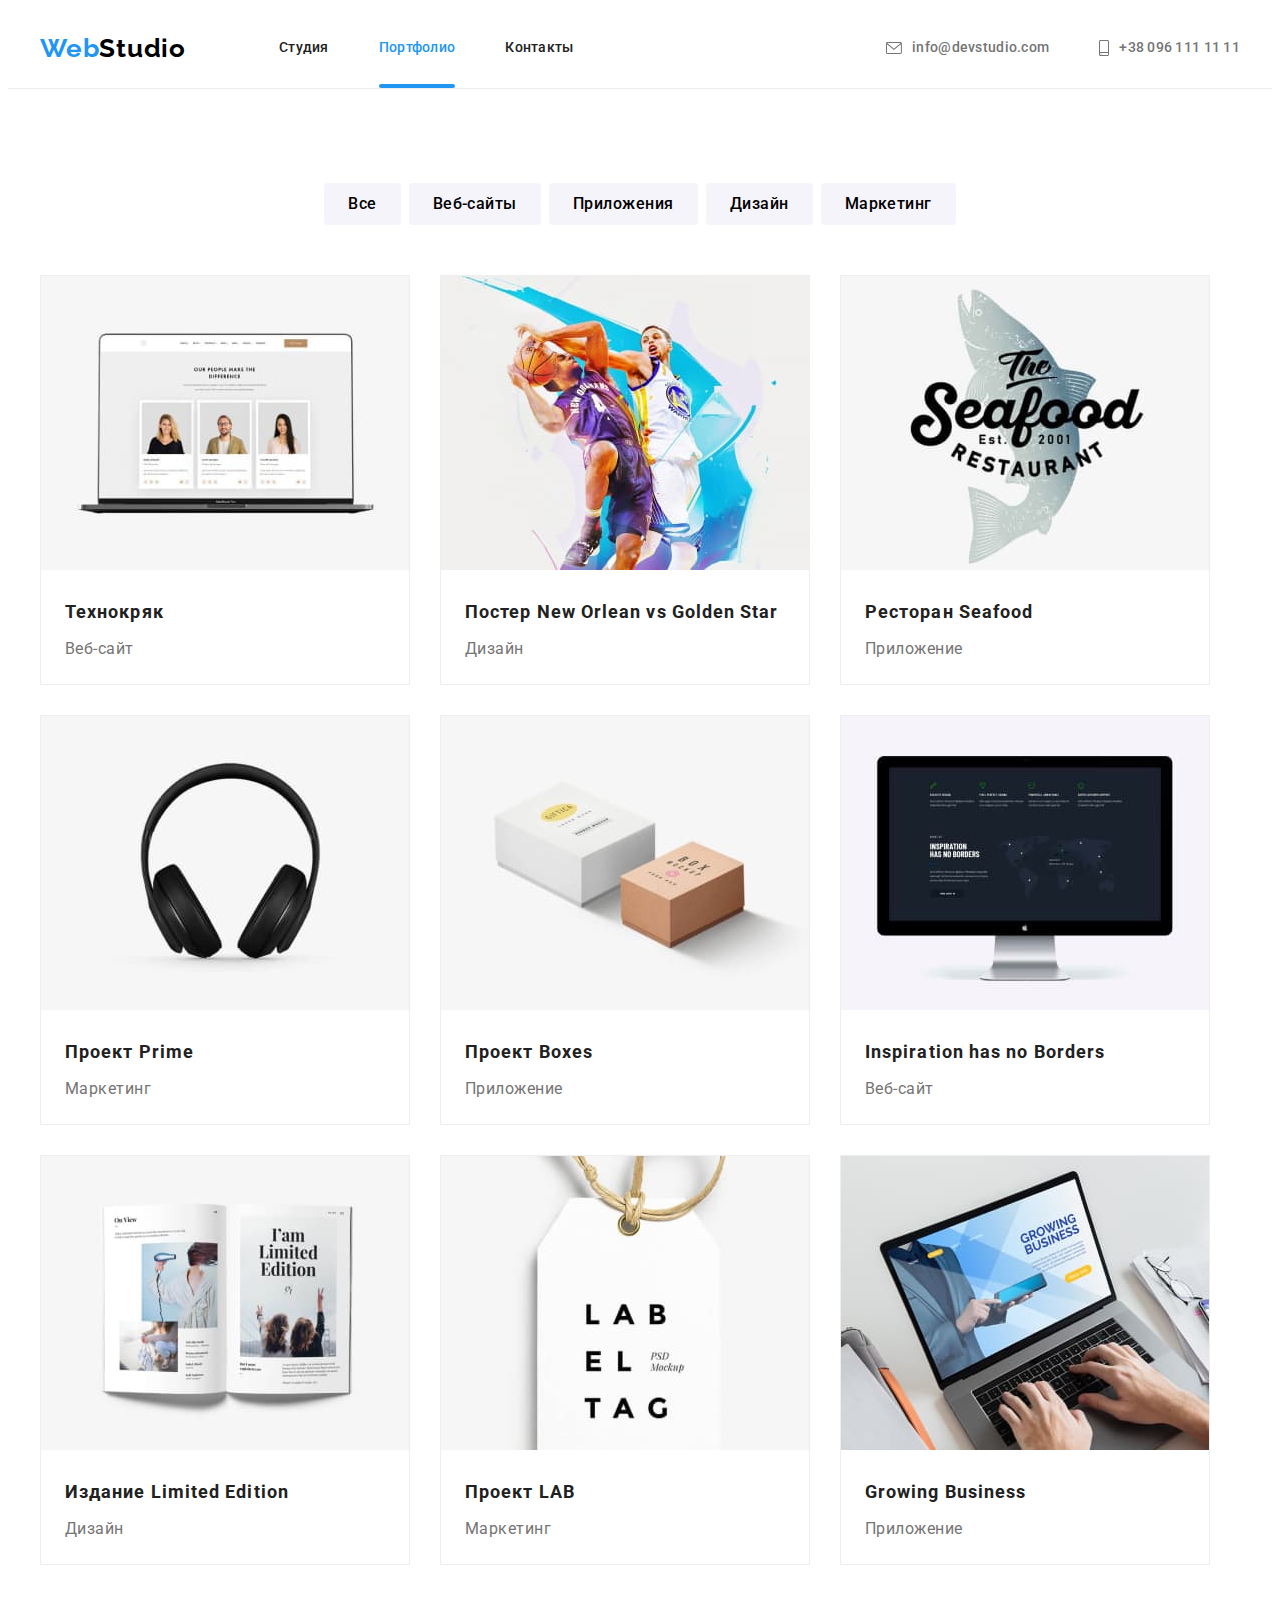
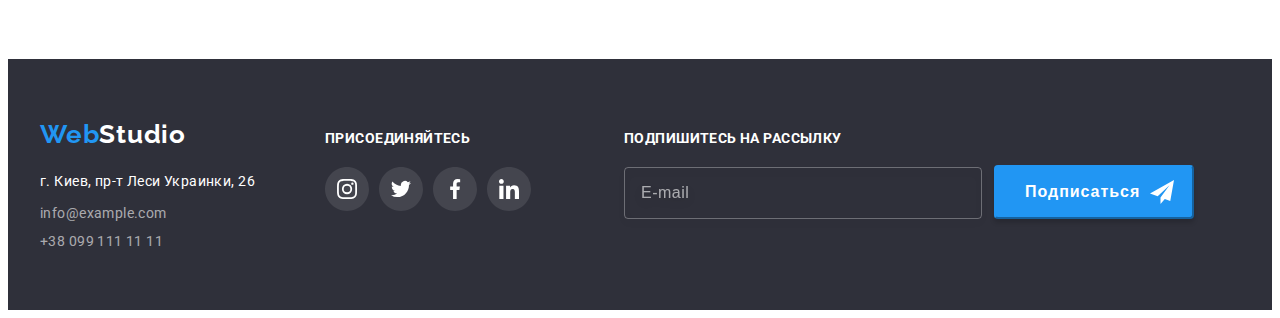
==== portfolio.html @ 21135331 "Initial commit" ====
<!DOCTYPE html>
<html lang="ru">
  <head>
    <meta charset="UTF-8" />
    <meta http-equiv="X-UA-Compatible" content="IE=edge" />
    <meta name="viewport" content="width=device-width, initial-scale=1.0" />
    <title>Portfolio</title>
    <link rel="preconnect" href="https://fonts.googleapis.com" />
    <link rel="preconnect" href="https://fonts.gstatic.com" crossorigin />
    <link
      href="https://fonts.googleapis.com/css2?family=Raleway:wght@700&family=Roboto:wght@400;500;700;900&display=swap"
      rel="stylesheet"
    />
    <link
      rel="stylesheet"
      href="https://cdnjs.cloudflare.com/ajax/libs/modern-normalize/1.1.0/modern-normalize.min.css"
      integrity="sha512-wpPYUAdjBVSE4KJnH1VR1HeZfpl1ub8YT/NKx4PuQ5NmX2tKuGu6U/JRp5y+Y8XG2tV+wKQpNHVUX03MfMFn9Q=="
      crossorigin="anonymous"
      referrerpolicy="no-referrer"
    />
    <link rel="stylesheet" href="./css/styles.css" />
  </head>
  <body>
    <!-- ################# HEADER ############## -->
    <header class="header">
      <div class="header-line container">
        <nav class="head">
          <a class="link link-logo" href="./index.html" lang="en"
            ><span class="accent">Web</span>Studio</a
          >
          <ul class="list header-list">
            <li class="item"><a class="link menu-link" href="./index.html">Студия</a></li>
            <li class="item"><a class="link menu-link active" href="">Портфолио</a></li>
            <li class="item"><a class="link menu-link" href="">Контакты</a></li>
          </ul>
        </nav>
        <ul class="list header-list header-info">
          <li class="item icon-address">
            <a class="link contact-link" href="mailto:info@devstudio.com"
              ><svg class="icon" width="16" height="12">
                <use href="./images/icon/icons.svg#mail"></use>
              </svg>
              info@devstudio.com</a
            >
          </li>
          <li class="item icon-address">
            <a class="link contact-link" href="tel:+380961111111"
              ><svg class="icon" width="10" height="16">
                <use href="./images/icon/icons.svg#phone"></use></svg
              >+38 096 111 11 11</a
            >
          </li>
        </ul>
      </div>
    </header>
    <main>
      <!-- ################# PORTFOLIO ############## -->
      <section class="section">
        <div class="container">
          <h1 class="hidden">Скрытый заголовок</h1>
          <ul class="list list-btn">
            <li class="item"><button class="portfolio-btn" type="button">Все</button></li>
            <li class="item"><button class="portfolio-btn" type="button">Веб-сайты</button></li>
            <li class="item"><button class="portfolio-btn" type="button">Приложения</button></li>
            <li class="item"><button class="portfolio-btn" type="button">Дизайн</button></li>
            <li class="item"><button class="portfolio-btn" type="button">Маркетинг</button></li>
          </ul>
          <ul class="list card-list">
            <li class="portfolio-card">
              <div class="card-overlay">
                <img
                class="portfolio-icon"
                src="./images/portfolio/laptop.jpg"
                alt="laptop"
                width="370"
                height="294"
              />
              <p class="card-text">
                Ресурс предлагает комплексные предложения с разным уровнем функционала и сервисов.
                Все это позволит посетителю получить исчерпывающие сведения о компании или частном
                лице.
              </p>
              </div>
              <div class="portfolio-card-info">
                <h2 class="portfolio-title">Технокряк</h2>
                <p class="portfolio-item">Веб-сайт</p>
              </div>
            </li>
            <li class="portfolio-card">
              <div class="card-overlay">
                <img
                class="portfolio-icon"
                src="./images/portfolio/basketball-player.jpg"
                alt="basketball-player"
                width="370"
                height="294"
              />
              <p class="card-text">
                Ресурс предлагает комплексные предложения с разным уровнем функционала и сервисов.
                Все это позволит посетителю получить исчерпывающие сведения о компании или частном
                лице.
              </p>
              </div>
              <div class="portfolio-card-info">
                <h2 class="portfolio-title" lang="en">Постер New Orlean vs Golden Star</h2>
                <p class="portfolio-item">Дизайн</p>
              </div>
            </li>
            <li class="portfolio-card">
              <div class="card-overlay">
                <img
                class="portfolio-icon"
                src="./images/portfolio/seafood.jpg"
                alt="seafood"
                width="370"
                height="294"
              />
              <p class="card-text">
                Ресурс предлагает комплексные предложения с разным уровнем функционала и сервисов.
                Все это позволит посетителю получить исчерпывающие сведения о компании или частном
                лице.
              </p>
              </div>
              <div class="portfolio-card-info">
                <h2 class="portfolio-title" lang="en">Ресторан Seafood</h2>
                <p class="portfolio-item">Приложение</p>
              </div>
            </li>
            <li class="portfolio-card">
              <div class="card-overlay">
                <img
                class="portfolio-icon"
                src="./images/portfolio/headphones.jpg"
                alt="headphones"
                width="370"
                height="294"
              />
              <p class="card-text">
                Ресурс предлагает комплексные предложения с разным уровнем функционала и сервисов.
                Все это позволит посетителю получить исчерпывающие сведения о компании или частном
                лице.
              </p></div>
              <div class="portfolio-card-info">
                <h2 class="portfolio-title" lang="en">Проект Prime</h2>
                <p class="portfolio-item">Маркетинг</p>
              </div>
            </li>
            <li class="portfolio-card">
              <div class="card-overlay">
                <img
                class="portfolio-icon"
                src="./images/portfolio/bricks.jpg"
                alt="bricks"
                width="370"
                height="294"
              />
              <p class="card-text">
                Ресурс предлагает комплексные предложения с разным уровнем функционала и сервисов.
                Все это позволит посетителю получить исчерпывающие сведения о компании или частном
                лице.
              </p>
              </div>
              <div class="portfolio-card-info">
                <h2 class="portfolio-title" lang="en">Проект Boxes</h2>
                <p class="portfolio-item">Приложение</p>
              </div>
            </li>
            <li class="portfolio-card">
             <div class="card-overlay">
              <img
              class="portfolio-icon"
              src="./images/portfolio/imac.jpg"
              alt="imac"
              width="370"
              height="294"
            />
            <p class="card-text">
              Ресурс предлагает комплексные предложения с разным уровнем функционала и сервисов.
              Все это позволит посетителю получить исчерпывающие сведения о компании или частном
              лице.
            </p>
             </div>
              <div class="portfolio-card-info">
                <h2 class="portfolio-title" lang="en">Inspiration has no Borders</h2>
                <p class="portfolio-item">Веб-сайт</p>
              </div>
            </li>
            <li class="portfolio-card">
              <div class="card-overlay">
                <img
                class="portfolio-icon"
                src="./images/portfolio/book.jpg"
                alt="book"
                width="370"
                height="294"
              />
              <p class="card-text">
                Ресурс предлагает комплексные предложения с разным уровнем функционала и сервисов.
                Все это позволит посетителю получить исчерпывающие сведения о компании или частном
                лице.
              </p>
              </div>
              <div class="portfolio-card-info">
                <h2 class="portfolio-title" lang="en">Издание Limited Edition</h2>
                <p class="portfolio-item">Дизайн</p>
              </div>
            </li>
            <li class="portfolio-card">
             <div class="card-overlay">
              <img
              class="portfolio-icon"
              src="./images/portfolio/project-lab.jpg"
              alt="project-lab"
              width="370"
              height="294"
            />
            <p class="card-text">
              Ресурс предлагает комплексные предложения с разным уровнем функционала и сервисов.
              Все это позволит посетителю получить исчерпывающие сведения о компании или частном
              лице.
            </p>
             </div>
              <div class="portfolio-card-info">
                <h2 class="portfolio-title" lang="en">Проект LAB</h2>
                <p class="portfolio-item">Маркетинг</p>
              </div>
            </li>
            <li class="portfolio-card">
             <div class="card-overlay">
              <img
              class="portfolio-icon"
              src="./images/portfolio/hands-on-laptop.jpg"
              alt="hands-on-laptop"
              width="370"
              height="294"
            />
            <p class="card-text">
              Ресурс предлагает комплексные предложения с разным уровнем функционала и сервисов.
              Все это позволит посетителю получить исчерпывающие сведения о компании или частном
              лице.
            </p>
             </div>
              <div class="portfolio-card-info">
                <h2 class="portfolio-title" lang="en">Growing Business</h2>
                <p class="portfolio-item">Приложение</p>
              </div>
            </li>
          </ul>
        </div>
      </section>
    </main>
    <!-- ############## FOOTER ############### -->
    <footer class="footer">
      <div class="container footer-flex">
        <div class="footer-address">
          <a class="link link-logo-footer" href="./index.html" lang="en"
            ><span class="accent">Web</span>Studio</a
          >
          <address class="address">
            <ul class="list list-address">
              <li class="item">
                <a
                  class="link address-link"
                  href="https://goo.gl/maps/CviUbPJFQTQComtV8"
                  target="_blank"
                  >г. Киев, пр-т Леси Украинки, 26</a
                >
              </li>
              <li class="item">
                <a class="link contacts-link" href="mailto:info@example.com">info@example.com</a>
              </li>
              <li class="item">
                <a class="link contacts-link" href="tel:+380991111111">+38 099 111 11 11</a>
              </li>
            </ul>
          </address>
        </div>
        <div class="social">
          <p class="join">присоединяйтесь</p>
          <ul class="list footer-icon">
            <li class="item">
              <a class="social-link-footer" href="" target="_blank" rel="noopener noreferrer">
                <svg class="icon" width="44" height="44">
                  <use href="./images/icon/icons.svg#footer-insta"></use>
                </svg>
              </a>
            </li>
            <li class="item">
              <a class="social-link-footer" href="" target="_blank" rel="noopener noreferrer"
                ><svg class="icon" width="44" height="44">
                  <use href="./images/icon/icons.svg#footer-twit"></use></svg
              ></a>
            </li>
            <li class="item">
              <a class="social-link-footer" href="" target="_blank" rel="noopener noreferrer"
                ><svg class="icon" width="44" height="44">
                  <use href="./images/icon/icons.svg#footer-facebook"></use></svg
              ></a>
            </li>
            <li class="item">
              <a class="social-link-footer" href="" target="_blank" rel="noopener noreferrer"
                ><svg class="icon" width="44" height="44">
                  <use href="./images/icon/icons.svg#footer-link"></use></svg
              ></a>
            </li>
          </ul>
        </div>
        <div class="subscribe">
          <form class="footer-form">
              <label class="form-label">Подпишитесь на рассылку
                <input class="form-input" type="email" name="E-Mail" placeholder="E-mail">
              </label>
              <button class="sub-btn" type="submit">Подписаться
                <svg class="icon" width="24" height="24">
                  <use href="./images/icon/icons.svg#icon-send"></use>
                </svg>
              </button>
          </form>
        </div>
      </div>
    </footer>
  </body>
</html>
---- css/styles.css ----
.list {
  list-style: none;

  margin-top: 0;
  margin-bottom: 0;
  padding-left: 0;
}
.link {
  text-decoration: none;
  display: inline-block;
}
.address {
  font-style: normal;
}
.container {
  width: 1200px;
  padding-left: 15px;
  padding-right: 15px;
  margin-left: auto;
  margin-right: auto;
}
:root {
  --main-font: 'Roboto', sans-serif;
  --main-color: #212121;
  --secondary-color: #757575;
  --logo-color: #000000;
  --accent-color: #2196f3;
  --card-back: rgba(33, 150, 243, 0.9);
  --hero-background-color: #2f303a;
  --btn-text-color: #ffffff;
  --border-color: #afb1b8;
  --social-color: #afb1b8;
  --team-background-color: #f5f4fa;
  --portfolio-btn-back-color: #f5f4fa;
  --border-color: #ececec;
  --footer-social: #44454e;
  --portfolio-border-color: #eeeeee;
  --contacts-link-color: rgba(255, 255, 255, 0.6);
  --color-social-footer: rgba(255, 255, 255, 0.1);
  --img-background: rgba(47, 48, 58, 0.8);
  --timing: cubic-bezier(0.4, 0, 0.2, 1);
  --send-button-back: #188CE8;

/*########## ICONS COLOR ############*/
  --color-back: transparent;
  --color-social: currentColor;
  --color-clients: currentColor;
  --color-social-footer: currentColor;
  --color-mail: currentColor;
  --color-close: #eaeaea;
  --color-plus: currentColor;
}
body {
  font-family: var(--main-font);
  color: var(--main-color);
}
/*########## HEADER ############*/
.header {
  font-weight: 500;
  font-size: 14px;
  line-height: 1.14;
  letter-spacing: 0.02em;
  border-bottom: 1px solid var(--border-color);
}
.head {
  display: flex;
  align-items: center;
}
.header-list {
  display: flex;

  margin-top: 0;
  margin-bottom: 0;
}
.header-list .item + .item {
  margin-left: 50px;
}
.header-list .link {
  display: block;
  padding-top: 32px;
  padding-bottom: 32px;
}
.header-info {
  margin-left: auto;
}
.header-line {
  display: flex;
}
.link-logo {
  font-family: 'Raleway', sans-serif;
  font-weight: 700;
  font-size: 26px;
  line-height: 1.19;
  letter-spacing: 0.03em;
  color: var(--logo-color);

  margin-right: 93px;
}
.accent {
  color: var(--accent-color);
}
.menu-link {
  color: var(--main-color);
  transition: color 250ms var(--timing);
}
.item {
  position: relative;
}
.active::after {
  position: absolute;
  bottom: 0;
  left: 0;
  content: '';
  width: 100%;
  height: 4px;
  background-color: var(--accent-color);
  border-radius: 2px;
}
.icon-address > .contact-link {
  color: var(--secondary-color);
  display: flex;
  align-items: center;
  transition: color 250ms var(--timing);
}

.menu-link:hover,
.menu-link:focus {
  color: var(--accent-color);
}
.contact-link:hover,
.contact-link:focus {
  color: var(--accent-color);
}
.active {
  color: var(--accent-color);
}
.header-list .item {
  display: flex;
  justify-content: center;
}
.icon-address {
  display: flex;
  align-items: center;
}
.icon-address .icon {
  margin-right: 10px;
  fill: var(--secondary-color);
}
.contact-link:hover > .icon,
.contact-link:focus > .icon {
  fill: var(--accent-color);
}
/*########## MAIN ############*/
/*########## HERO ############*/
.hero {
  background-color: var(--hero-background-color);
  text-align: center;
  padding-top: 200px;
  padding-bottom: 200px;
  height: 600px;
  max-width: 1600px;
  margin: 0 auto;
  background-image: linear-gradient(to right, rgba(47, 48, 58, 0.4), rgba(47, 48, 58, 0.4)),
    url('../images/overlay/overlay.jpg');
}
.hero-title {
  font-weight: 900;
  font-size: 44px;
  line-height: 1.36;
  letter-spacing: 0.06em;
  text-transform: uppercase;
  color: var(--btn-text-color);

  margin-top: 0;
  margin-bottom: 30px;
}
.modal-btn {
  font-family: var(--main-font);
  font-weight: 700;
  font-size: 16px;
  line-height: 1.88;
  display: flex;
  align-items: center;
  letter-spacing: 0.06em;
  color: var(--btn-text-color);
  background-color: var(--accent-color);
  cursor: pointer;
  box-shadow: 0px 4px 4px rgba(0, 0, 0, 0.15);
  border-radius: 4px;
  border-color: var(--accent-color);

  display: inline-block;
  padding: 10px 32px;
}
/*########## ABOUT US ############*/
.section {
  padding-top: 94px;
  padding-bottom: 94px;
}
.about-us {
  display: flex;
  justify-content: center;

  margin-top: 0;
  margin-bottom: 0;
}
.about-us .item {
  width: 270px;
}
.about-us .item + .item {
  margin-left: 30px;
}
.about-us-title {
  font-weight: 700;
  font-size: 14px;
  line-height: 1.14;
  letter-spacing: 0.03em;
  text-transform: uppercase;

  margin-top: 0;
  margin-bottom: 0;
  margin-bottom: 10px;
}
.about-us-item {
  font-size: 14px;
  line-height: 1.71;
  letter-spacing: 0.03em;
  color: var(--secondary-color);

  margin-top: 0;
  margin-bottom: 0;
}
.back-icon-about {
  width: 270px;
  height: 120px;
  background: var(--portfolio-btn-back-color);
  border-radius: 4px;
  margin-bottom: 30px;
  display: flex;
  align-items: center;
  justify-content: center;
}
/*########## OUR WORK ############*/
.section-work {
  padding-bottom: 94px;
}
.title {
  font-weight: 700;
  font-size: 36px;
  line-height: 1.17;
  text-align: center;
  letter-spacing: 0.03em;

  margin-top: 0;
  margin-bottom: 0;
}
.title-work {
  margin-bottom: 50px;
}
.list-work {
  display: flex;
}
.list-work .item + .item {
  margin-left: 30px;
}
.list-work .item {
  position: relative;
}
.img-overlay {
  position: absolute;
  left: 0;
  bottom: 4px;

  font-weight: 700;
  font-size: 14px;
  line-height: 1.14;
  text-align: center;
  letter-spacing: 0.03em;
  text-transform: uppercase;
  color: var(--btn-text-color);

  width: 370px;
  margin: 0;
  padding-top: 27px;
  padding-bottom: 27px;
  background-color: var(--img-background);
}
/*########## OUR TEAM ############*/
.team-list {
  display: flex;
}
.team-list .card + .card {
  margin-left: 30px;
}
.card {
  width: 270px;

  background: var(--btn-text-color);
  box-shadow: 0px 1px 3px rgba(0, 0, 0, 0.12), 0px 1px 1px rgba(0, 0, 0, 0.14),
    0px 2px 1px rgba(0, 0, 0, 0.2);
  border-radius: 0px 0px 4px 4px;
}
.our-team {
  background-color: var(--team-background-color);
}
.title-team {
  margin-bottom: 50px;
}
.team-info {
  padding-top: 30px;
  padding-bottom: 16px;
}
.team-name {
  font-weight: 500;
  font-size: 16px;
  line-height: 1.19;
  text-align: center;
  letter-spacing: 0.03em;

  margin-top: 0;
  margin-bottom: 10px;
}
.team-prof {
  font-size: 16px;
  line-height: 1.19;
  text-align: center;
  letter-spacing: 0.03em;
  color: var(--secondary-color);

  margin-top: 0;
  margin-bottom: 0;
}
.card-social {
  display: flex;
  justify-content: center;
  padding-bottom: 30px;
}
.card-icon {
  color: var(--social-color);
  width: 44px;
  height: 44px;
  border-radius: 50%;
  background-color: var(--btn-text-color);

  transition: color 250ms var(--timing),background-color 250ms var(--timing);
}
.social-link:hover > .card-icon,
.social-link:focus > .card-icon {
  color: var(--btn-text-color);
  background-color: var(--accent-color);
}

.list .icon-back + .icon-back {
  margin-left: 10px;
}
/*########## OUR CLIENTS ############*/
.title-clients {
  margin-bottom: 50px;
}
.list-clients {
  display: flex;
  justify-content: space-between;
}
.back-icon-clients {
  width: 170px;
  height: 92px;
  border: 1px solid var(--social-color);
  box-sizing: border-box;
  border-radius: 4px;
  display: flex;
  align-items: center;
  justify-content: center;
  transition: border-color 250ms var(--timing);
}
.back-icon-clients .icon-clients {
  box-sizing: content-box;
  padding: 18px 34px;
  color: var(--social-color);
  transition: color 250ms var(--timing);
  
}
.link-clients:hover .icon-clients,
.link-clients:focus .icon-clients {
  color: var(--accent-color);
}
.back-icon-clients:hover,
.back-icon-clients:focus {
  border-color: var(--accent-color);
}
/*########## FOOTER ############*/

.footer {
  background-color: var(--hero-background-color);
  padding-top: 60px;
  padding-bottom: 60px;
}
.link-logo-footer {
  font-family: 'Raleway', sans-serif;
  font-weight: 700;
  font-size: 26px;
  line-height: 1.19;
  letter-spacing: 0.03em;
  color: var(--btn-text-color);

  margin-bottom: 20px;
}
.list-address .item + .item {
  margin-top: 9px;
}
.address-link {
  font-size: 14px;
  line-height: 1.71;
  letter-spacing: 0.03em;
  color: var(--btn-text-color);
  transition: color 250ms var(--timing);
}
.address .list {
  padding-left: 0;
}
.contacts-link {
  font-size: 14px;
  line-height: 1.71px;
  letter-spacing: 0.03em;
  color: var(--contacts-link-color);
  transition: color 250ms var(--timing);
}
.address-link:hover,
.address-link:focus {
  color: var(--accent-color);
}
.contacts-link:hover,
.contacts-link:focus {
  color: var(--accent-color);
}
.join {
  font-weight: 700;
  font-size: 14px;
  line-height: 1.14;
  letter-spacing: 0.03em;
  text-transform: uppercase;
  color: var(--btn-text-color);
  margin-top: 0;
  margin-bottom: 20px;
}
.footer-flex {
  display: flex;
}
.social {
  margin-left: 70px;
  margin-top: 12px;
  display: flex;
  flex-direction: column;
}
.footer-icon {
  display: flex;
}
.footer-icon .item + .item {
  margin-left: 10px;
}
.social-link-footer>.icon {
  color: var(--footer-social);
  transition: color 250ms var(--timing);
}
.social-link-footer:hover > .icon,
.social-link-footer:focus > .icon {
  color: var(--accent-color);
}
/*########## FOOTER FORM ############*/
.subscribe {
  display: block;
}
.footer-form {
  position: relative;
 }
.footer-form .form-label {
display: flex;
flex-direction: column;
font-weight: 700;
font-size: 14px;
line-height: 1.14;
letter-spacing: 0.03em;
text-transform: uppercase;
color: var(--btn-text-color);
margin-top: 12px;
margin-left: 93px;
}
.footer-form .form-input {
  font-size: 16px;
  line-height: 1.25;
  display: flex;
  align-items: center;
  letter-spacing: 0.03em;
  color: rgba(255, 255, 255, 0.6);
  padding-top: 15px;
  padding-bottom: 15px;
  padding-left: 16px;
  margin-top: 20px;
  
border: 1px solid rgba(255, 255, 255, 0.3);
box-sizing: border-box;
filter: drop-shadow(0px 4px 4px rgba(0, 0, 0, 0.15));
border-radius: 4px;
width: 358px;
background-color: transparent;
}
.footer-form .form-input::placeholder {
  font-size: 16px;
line-height: 1.25;
display: flex;
align-items: center;
letter-spacing: 0.03em;
color: var(--contacts-link-color);
}
.footer-form .sub-btn {
  position: absolute;
  bottom: 0;
  right: -212px;

font-weight: 700;
font-size: 16px;
line-height: 1.88;
width: 200px;
display: flex;
align-items: center;
text-align: center;
letter-spacing: 0.06em;
color: var(--btn-text-color);
background-color: var(--accent-color);
border-color: var(--accent-color);
padding-top: 10px;
padding-bottom: 10px;
padding-left: 29px;
box-shadow: 0px 4px 4px rgba(0, 0, 0, 0.15);
border-radius: 4px;
margin-top: 48px;
margin-left: 12px;
cursor: pointer;
}
.sub-btn>.icon {
  margin-left: 10px;
}
/*########## BACKDROP ############*/
.backdrop {
  position: fixed;
  top: 0;
  left: 0;
  width: 100%;
  height: 100%;
  background-color: rgba(0, 0, 0, 0.2);
  opacity: 1;

  transform: scale(1,1);
  transition: transform 250ms var(--timing),opacity 250ms var(--timing);
}
.is-hidden {
  opacity: 0;
  /* visibility: hidden; */
  pointer-events: none;

  transform: scale(0,0);
  transition: transform 250ms var(--timing),opacity 250ms var(--timing);
}
.close-button{
  position: absolute;
  top: 8px;
  right: 8px;
  padding: 0;
  border: none;
  width: 30px;
  height: 30px;
  border-radius: 50%;
  cursor: pointer;
  transition: color 250ms var(--timing);
}
.close-button:hover,
.close-button:focus {
  color: var(--accent-color);
}
.modal {
  position: absolute;
  top: 50%;
  left: 50%;
  transform: translate(-50%,-50%);

  min-width: 528px;
  min-height: 581px;
  background: var(--btn-text-color);
box-shadow: 0px 1px 3px rgba(0, 0, 0, 0.12), 0px 1px 1px rgba(0, 0, 0, 0.14), 0px 2px 1px rgba(0, 0, 0, 0.2);
border-radius: 4px;
}
/*########## MODAL FORM ############*/
.leave-contacts {
  padding-top: 40px;
  padding-bottom: 40px;
  padding-left: 41px;
  padding-right: 39px;
}
.modal-form {
  display: flex;
  flex-direction: column;
}
.modal-title{
font-weight: 700;
font-size: 20px;
line-height: 1.15;
text-align: center;
letter-spacing: 0.03em;
margin-bottom: 12px;
margin-top: 0;
}
.modal-form .label {
  position: relative;
font-size: 12px;
line-height: 1.16;
letter-spacing: 0.01em;
color: var(--secondary-color);
cursor: pointer;
}
.modal-form .input {
  border: 1px solid rgba(33, 33, 33, 0.2);
  box-sizing: border-box;
  border-radius: 4px;
  width: 100%;
  font-size: inherit;
  line-height: inherit;
letter-spacing: inherit;
  margin-top: 4px;
  margin-bottom: 10px;
  padding-left: 42px;
  padding-top: 12px;
  padding-bottom: 12px;
  cursor: pointer;
  transition: border 250ms var(--timing);
  outline: none;
}
.modal-form .input:hover,
.modal-form .input:focus {
border: 1px solid var(--accent-color);
}
.area {
  border: 1px solid rgba(33, 33, 33, 0.2);
box-sizing: border-box;
border-radius: 4px;
width: 100%;
height: 120px;
resize: none;
font-size: inherit;
  line-height: inherit;
letter-spacing: inherit;
margin-top: 4px;
padding: 12px 16px;
  margin-bottom: 20px;
  cursor: pointer;
  transition: border 250ms var(--timing);
  outline: none;
}
.area:hover,
.area:focus {
border: 1px solid var(--accent-color);
}
.area::placeholder {
font-size: 12px;
line-height: 1.16;
letter-spacing: 0.01em;
color: rgba(117, 117, 117, 0.5);
}
.input-check{
  position: absolute;
  width: 1px;
  height: 1px;
  margin: -1px;
  border: 0;
  padding: 0;
  clip: rect(0 0 0 0);
  overflow: hidden;
}
.check-text {
font-size: 14px;
line-height: 1.71;
letter-spacing: 0.03em;
color: var(--secondary-color);
margin-left: 36px;
}
.label-check {
  position: relative;
  }
.checkbox-svg {
  position: absolute;
  top: 3px;
  left: 12px;
  transform: scale(0);
  transition: transform 250ms var(--timing);
}
.checkbox-svg-full {
  position: absolute;
  top: 3px;
  left: 12px;
  transform: scale(1);
  transition: transform 250ms var(--timing);
}
.input-check:not(:checked)~.checkbox-svg-full {
  transform: scale(0);
}
.input-check:not(:checked)~.checkbox-svg {
  transform: scale(1);
}
.license-link {
font-size: 14px;
line-height: 1.71;
letter-spacing: 0.03em;
text-decoration-line: underline;
color: var(--accent-color);
}
.send-button {
font-weight: 700;
font-size: 16px;
line-height: 1.88;
display: flex;
align-items: center;
text-align: center;
letter-spacing: 0.06em;
color: var(--btn-text-color);
padding: 10px 56px;
  margin-top: 30px;
  margin-left: 124px;
  width: 200px;
  background: var(--accent-color);
box-shadow: 0px 4px 4px rgba(0, 0, 0, 0.15);
border-radius: 4px;
border-color: transparent;
cursor: pointer;
}
.send-button:hover,
.send-button:focus {
background: var(--send-button-back);
}
.icon-form {
  position: absolute;
  top: 28px;
  left: 12px;
  transition: fill 250ms var(--timing);
}
.modal-form .input:hover~.icon-form,
.modal-form .input:focus~.icon-form {
  fill: var(--accent-color);
}

/*########## PORTFOLIO (PAGE) ############*/
.hidden {
  display: none;
}
.list-btn {
  display: flex;
  justify-content: center;
  margin-bottom: 50px;
}
.list-btn .item + .item {
  margin-left: 8px;
}
.portfolio-btn {
  font-family: var(--main-font);
  font-weight: 500;
  font-size: 16px;
  line-height: 1.62;
  text-align: center;
  letter-spacing: 0.03em;
  background-color: var(--portfolio-btn-back-color);
  cursor: pointer;

  transition: color 250ms var(--timing), background-color 250ms var(--timing); 
  border-radius: 4px;
  border-color: transparent;
  padding: 6px 22px;
}

.portfolio-btn:hover,
.portfolio-btn:focus {
  color: var(--btn-text-color);
  background-color: var(--accent-color);
  box-shadow: 0px 3px 1px rgba(0, 0, 0, 0.1), 0px 1px 2px rgba(0, 0, 0, 0.08),
    0px 2px 2px rgba(0, 0, 0, 0.12);
}
.card-list {

  display: flex;
  flex-wrap: wrap;
}
.portfolio-card-info {
  padding-top: 20px;
  padding-bottom: 20px;
  padding-left: 24px;
  padding-right: 24px;
}
.portfolio-title {
  font-weight: 700;
  font-size: 18px;
  line-height: 2;
  letter-spacing: 0.06em;
  color: var(--main-color);

  margin-top: 0;
  margin-bottom: 4px;
}
.portfolio-item {
  font-size: 16px;
  line-height: 1.88;
  letter-spacing: 0.03em;
  color: var(--secondary-color);

  margin-top: 0;
  margin-bottom: 0;
}
.portfolio-card {
  background-color: var(--btn-text-color);
  border: 1px solid var(--portfolio-border-color);
  box-sizing: border-box;
  cursor: pointer;

  transition: box-shadow 250ms var(--timing);
  width: 370px;
  overflow: hidden;
}
.card-overlay {
  position: relative;
  overflow: hidden;
}
.card-text {
position: absolute;
left: 0;
top: 0;

font-size: 18px;
line-height: 1.56;
letter-spacing: 0.03em;
color: var(--btn-text-color);
background: var(--card-back);
margin: 0;
width: 100%;
height: 100%;
padding: 63px 24px;

transform: translateY(101%);
transition: transform 250ms var(--timing);
}
.portfolio-card:hover .card-text {
transform: translateY(0%);
}
.portfolio-card:hover {
  box-shadow: 0px 1px 1px rgba(0, 0, 0, 0.12), 0px 4px 4px rgba(0, 0, 0, 0.06),
    1px 4px 6px rgba(0, 0, 0, 0.16);
}
.portfolio-card:not(:nth-child(3n + 3)) {
  margin-right: 30px;
}
.portfolio-card:not(:nth-last-child(-n + 3)) {
  margin-bottom: 30px;
}
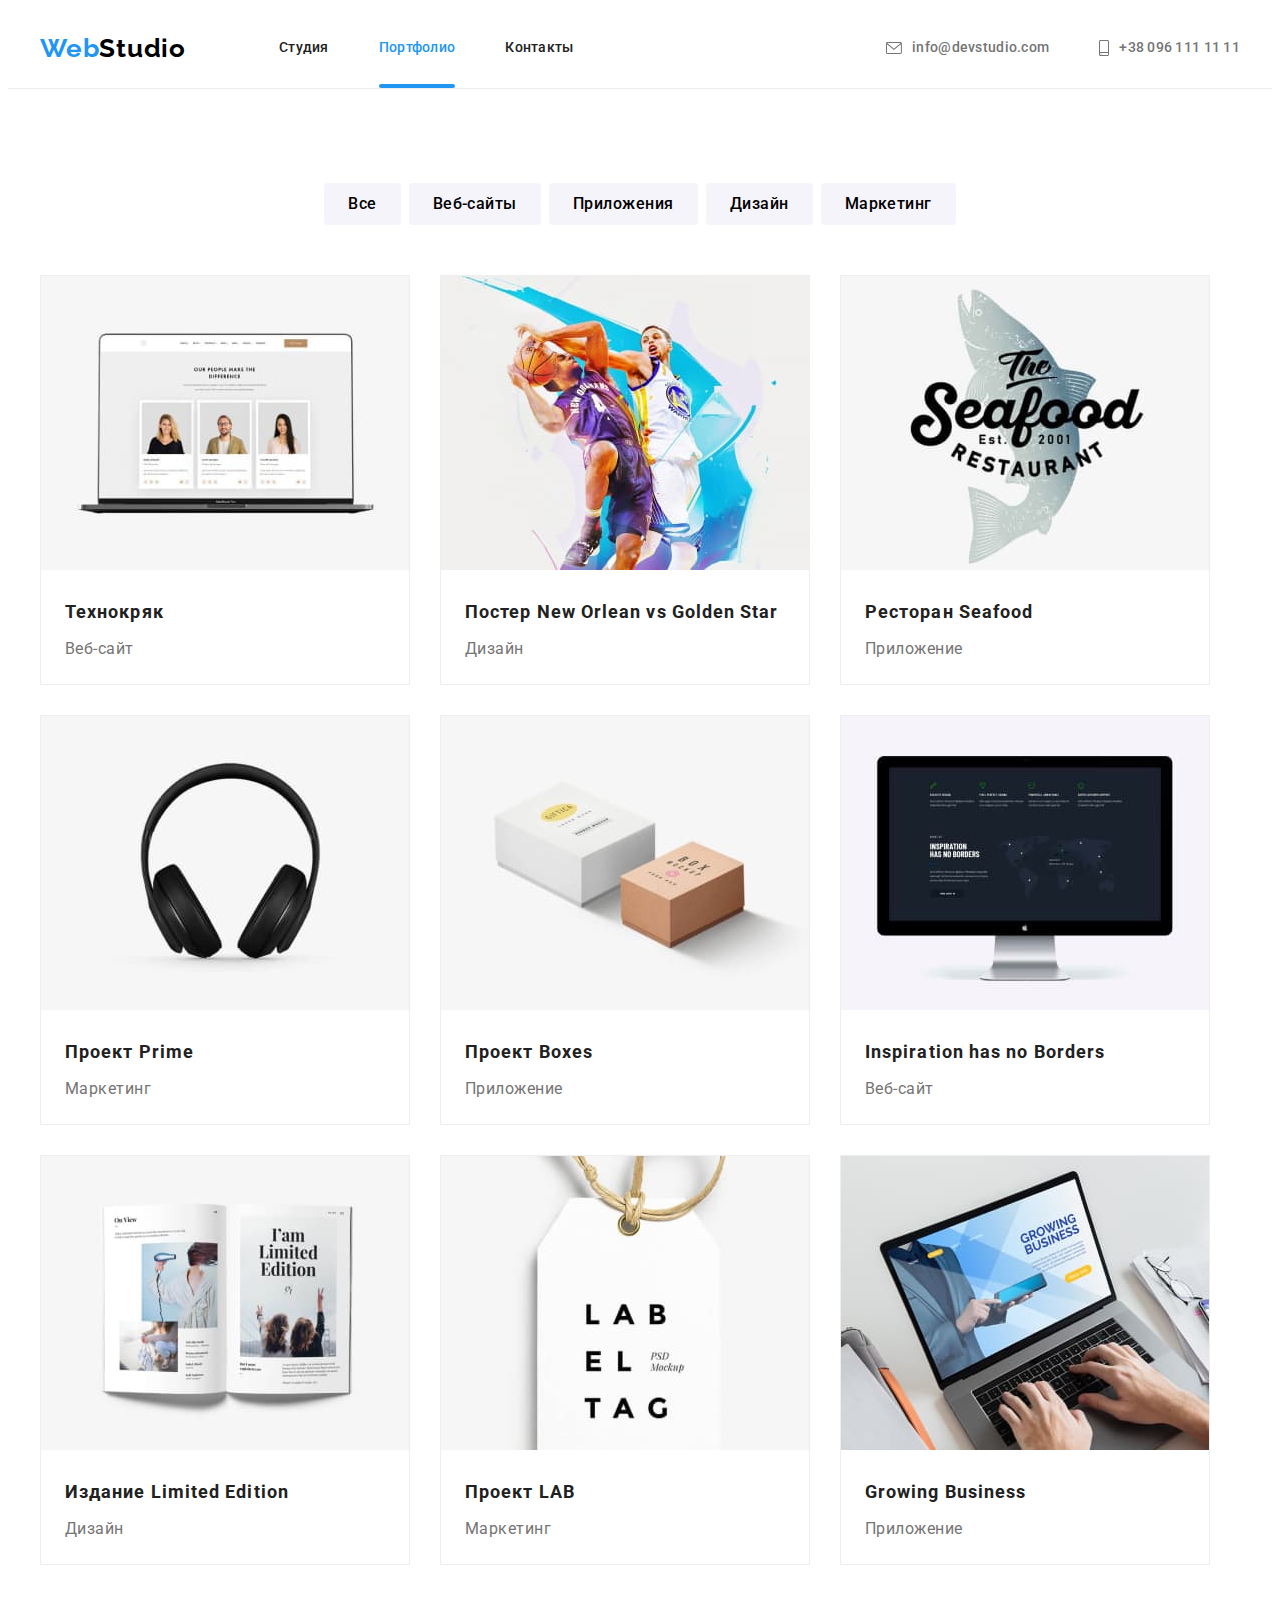
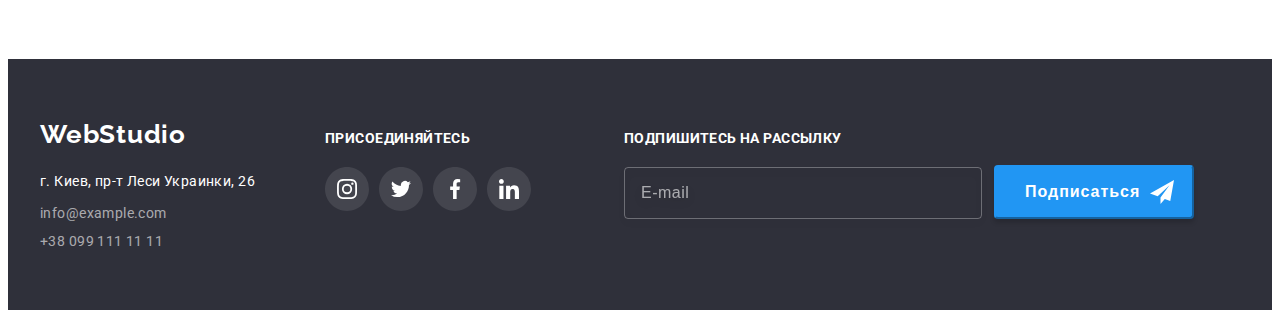
==== commit d4df16fc: "Add BEM classes" ====
--- a/portfolio.html
+++ b/portfolio.html
@@ -23,29 +23,34 @@
   <body>
     <!-- ################# HEADER ############## -->
     <header class="header">
-      <div class="header-line container">
-        <nav class="head">
-          <a class="link link-logo" href="./index.html" lang="en"
-            ><span class="accent">Web</span>Studio</a
+      <div class="menu container">
+        <nav class="nav">
+          <a class="nav__logo" href="./index.html" lang="en"
+            ><span class="nav__logo--accent">Web</span>Studio</a
           >
-          <ul class="list header-list">
-            <li class="item"><a class="link menu-link" href="./index.html">Студия</a></li>
-            <li class="item"><a class="link menu-link active" href="">Портфолио</a></li>
-            <li class="item"><a class="link menu-link" href="">Контакты</a></li>
+          <ul class="nav__list">
+            <li class="nav__item">
+              <a class="nav__link" href="./index.html">Студия</a>
+            </li>
+            <li class="nav__item">
+              <a class="nav__link nav__link--active" href="./portfolio.html">Портфолио</a>
+            </li>
+            <li class="nav__item">
+              <a class="nav__link" href="">Контакты</a>
+            </li>
           </ul>
         </nav>
-        <ul class="list header-list header-info">
-          <li class="item icon-address">
-            <a class="link contact-link" href="mailto:info@devstudio.com"
-              ><svg class="icon" width="16" height="12">
-                <use href="./images/icon/icons.svg#mail"></use>
-              </svg>
-              info@devstudio.com</a
+        <ul class="contacts">
+          <li class="contacts__item">
+            <a class="contacts__link" href="mailto:info@devstudio.com"
+              ><svg class="contacts__icon" width="16" height="12">
+                <use href="./images/icon/icons.svg#mail"></use></svg
+              >info@devstudio.com</a
             >
           </li>
-          <li class="item icon-address">
-            <a class="link contact-link" href="tel:+380961111111"
-              ><svg class="icon" width="10" height="16">
+          <li class="contacts__item">
+            <a class="contacts__link" href="tel:+380961111111"
+              ><svg class="contacts__icon" width="10" height="16">
                 <use href="./images/icon/icons.svg#phone"></use></svg
               >+38 096 111 11 11</a
             >
--- a/css/styles.css
+++ b/css/styles.css
@@ -1,15 +1,15 @@
-.list {
+ul {
   list-style: none;
 
   margin-top: 0;
   margin-bottom: 0;
   padding-left: 0;
 }
-.link {
+a {
   text-decoration: none;
   display: inline-block;
 }
-.address {
+address {
   font-style: normal;
 }
 .container {
@@ -18,6 +18,10 @@
   padding-right: 15px;
   margin-left: auto;
   margin-right: auto;
+}
+.section {
+  padding-top: 94px;
+  padding-bottom: 94px;
 }
 :root {
   --main-font: 'Roboto', sans-serif;
@@ -39,9 +43,9 @@
   --color-social-footer: rgba(255, 255, 255, 0.1);
   --img-background: rgba(47, 48, 58, 0.8);
   --timing: cubic-bezier(0.4, 0, 0.2, 1);
-  --send-button-back: #188CE8;
-
-/*########## ICONS COLOR ############*/
+  --send-button-back: #188ce8;
+
+  /*########## ICONS COLOR ############*/
   --color-back: transparent;
   --color-social: currentColor;
   --color-clients: currentColor;
@@ -62,51 +66,47 @@
   letter-spacing: 0.02em;
   border-bottom: 1px solid var(--border-color);
 }
-.head {
-  display: flex;
-  align-items: center;
-}
-.header-list {
-  display: flex;
-
+.menu {
+  display: flex;
+}
+.nav {
+  display: flex;
+  align-items: center;
+}
+.nav__logo {
+  font-family: 'Raleway', sans-serif;
+  font-weight: 700;
+  font-size: 26px;
+  line-height: 1.19;
+  letter-spacing: 0.03em;
+  color: var(--logo-color);
+  margin-right: 93px;
+}
+.nav__logo--accent {
+  color: var(--accent-color);
+}
+.nav__list {
+  display: flex;
   margin-top: 0;
   margin-bottom: 0;
 }
-.header-list .item + .item {
-  margin-left: 50px;
-}
-.header-list .link {
+.nav__item:not(:last-child) {
+  margin-right: 50px;
+}
+.nav__item {
+  position: relative;
+}
+.nav__link {
+  color: var(--main-color);
+  transition: color 250ms var(--timing);
   display: block;
   padding-top: 32px;
   padding-bottom: 32px;
 }
-.header-info {
-  margin-left: auto;
-}
-.header-line {
-  display: flex;
-}
-.link-logo {
-  font-family: 'Raleway', sans-serif;
-  font-weight: 700;
-  font-size: 26px;
-  line-height: 1.19;
-  letter-spacing: 0.03em;
-  color: var(--logo-color);
-
-  margin-right: 93px;
-}
-.accent {
-  color: var(--accent-color);
-}
-.menu-link {
-  color: var(--main-color);
-  transition: color 250ms var(--timing);
-}
-.item {
-  position: relative;
-}
-.active::after {
+.nav__link--active {
+  color: var(--accent-color);
+}
+.nav__link--active::after {
   position: absolute;
   bottom: 0;
   left: 0;
@@ -116,39 +116,33 @@
   background-color: var(--accent-color);
   border-radius: 2px;
 }
-.icon-address > .contact-link {
+.nav__link:hover,
+.nav__link:focus {
+  color: var(--accent-color);
+}
+.contacts {
+  display: flex;
+  align-items: center;
+  margin-left: auto;
+}
+.contacts__item:not(:last-child) {
+  margin-right: 50px;
+}
+.contacts__link {
   color: var(--secondary-color);
   display: flex;
   align-items: center;
+  padding-top: 32px;
+  padding-bottom: 32px;
   transition: color 250ms var(--timing);
 }
-
-.menu-link:hover,
-.menu-link:focus {
-  color: var(--accent-color);
-}
-.contact-link:hover,
-.contact-link:focus {
-  color: var(--accent-color);
-}
-.active {
-  color: var(--accent-color);
-}
-.header-list .item {
-  display: flex;
-  justify-content: center;
-}
-.icon-address {
-  display: flex;
-  align-items: center;
-}
-.icon-address .icon {
+.contacts__link:hover,
+.contacts__link:focus {
+  color: var(--accent-color);
+}
+.contacts__icon {
   margin-right: 10px;
   fill: var(--secondary-color);
-}
-.contact-link:hover > .icon,
-.contact-link:focus > .icon {
-  fill: var(--accent-color);
 }
 /*########## MAIN ############*/
 /*########## HERO ############*/
@@ -163,7 +157,7 @@
   background-image: linear-gradient(to right, rgba(47, 48, 58, 0.4), rgba(47, 48, 58, 0.4)),
     url('../images/overlay/overlay.jpg');
 }
-.hero-title {
+.hero__title {
   font-weight: 900;
   font-size: 44px;
   line-height: 1.36;
@@ -174,7 +168,7 @@
   margin-top: 0;
   margin-bottom: 30px;
 }
-.modal-btn {
+.hero__modal-btn {
   font-family: var(--main-font);
   font-weight: 700;
   font-size: 16px;
@@ -192,45 +186,20 @@
   display: inline-block;
   padding: 10px 32px;
 }
-/*########## ABOUT US ############*/
-.section {
-  padding-top: 94px;
-  padding-bottom: 94px;
-}
-.about-us {
+/*########## QUALITY ############*/
+.quality {
   display: flex;
   justify-content: center;
-
   margin-top: 0;
   margin-bottom: 0;
 }
-.about-us .item {
+.quality__item {
   width: 270px;
 }
-.about-us .item + .item {
-  margin-left: 30px;
-}
-.about-us-title {
-  font-weight: 700;
-  font-size: 14px;
-  line-height: 1.14;
-  letter-spacing: 0.03em;
-  text-transform: uppercase;
-
-  margin-top: 0;
-  margin-bottom: 0;
-  margin-bottom: 10px;
-}
-.about-us-item {
-  font-size: 14px;
-  line-height: 1.71;
-  letter-spacing: 0.03em;
-  color: var(--secondary-color);
-
-  margin-top: 0;
-  margin-bottom: 0;
-}
-.back-icon-about {
+.quality__item:not(:last-child) {
+  margin-right: 30px;
+}
+.quality-card {
   width: 270px;
   height: 120px;
   background: var(--portfolio-btn-back-color);
@@ -239,6 +208,25 @@
   display: flex;
   align-items: center;
   justify-content: center;
+}
+.quality-card__title {
+  font-weight: 700;
+  font-size: 14px;
+  line-height: 1.14;
+  letter-spacing: 0.03em;
+  text-transform: uppercase;
+
+  margin-top: 0;
+  margin-bottom: 0;
+  margin-bottom: 10px;
+}
+.quality-card__description {
+  font-size: 14px;
+  line-height: 1.71;
+  letter-spacing: 0.03em;
+  color: var(--secondary-color);
+  margin-top: 0;
+  margin-bottom: 0;
 }
 /*########## OUR WORK ############*/
 .section-work {
@@ -342,7 +330,7 @@
   border-radius: 50%;
   background-color: var(--btn-text-color);
 
-  transition: color 250ms var(--timing),background-color 250ms var(--timing);
+  transition: color 250ms var(--timing), background-color 250ms var(--timing);
 }
 .social-link:hover > .card-icon,
 .social-link:focus > .card-icon {
@@ -377,7 +365,6 @@
   padding: 18px 34px;
   color: var(--social-color);
   transition: color 250ms var(--timing);
-  
 }
 .link-clients:hover .icon-clients,
 .link-clients:focus .icon-clients {
@@ -404,6 +391,9 @@
 
   margin-bottom: 20px;
 }
+.footer__logo--accent {
+  color: var(--accent-color);
+}
 .list-address .item + .item {
   margin-top: 9px;
 }
@@ -457,7 +447,7 @@
 .footer-icon .item + .item {
   margin-left: 10px;
 }
-.social-link-footer>.icon {
+.social-link-footer > .icon {
   color: var(--footer-social);
   transition: color 250ms var(--timing);
 }
@@ -471,18 +461,18 @@
 }
 .footer-form {
   position: relative;
- }
+}
 .footer-form .form-label {
-display: flex;
-flex-direction: column;
-font-weight: 700;
-font-size: 14px;
-line-height: 1.14;
-letter-spacing: 0.03em;
-text-transform: uppercase;
-color: var(--btn-text-color);
-margin-top: 12px;
-margin-left: 93px;
+  display: flex;
+  flex-direction: column;
+  font-weight: 700;
+  font-size: 14px;
+  line-height: 1.14;
+  letter-spacing: 0.03em;
+  text-transform: uppercase;
+  color: var(--btn-text-color);
+  margin-top: 12px;
+  margin-left: 93px;
 }
 .footer-form .form-input {
   font-size: 16px;
@@ -495,48 +485,48 @@
   padding-bottom: 15px;
   padding-left: 16px;
   margin-top: 20px;
-  
-border: 1px solid rgba(255, 255, 255, 0.3);
-box-sizing: border-box;
-filter: drop-shadow(0px 4px 4px rgba(0, 0, 0, 0.15));
-border-radius: 4px;
-width: 358px;
-background-color: transparent;
+
+  border: 1px solid rgba(255, 255, 255, 0.3);
+  box-sizing: border-box;
+  filter: drop-shadow(0px 4px 4px rgba(0, 0, 0, 0.15));
+  border-radius: 4px;
+  width: 358px;
+  background-color: transparent;
 }
 .footer-form .form-input::placeholder {
   font-size: 16px;
-line-height: 1.25;
-display: flex;
-align-items: center;
-letter-spacing: 0.03em;
-color: var(--contacts-link-color);
+  line-height: 1.25;
+  display: flex;
+  align-items: center;
+  letter-spacing: 0.03em;
+  color: var(--contacts-link-color);
 }
 .footer-form .sub-btn {
   position: absolute;
   bottom: 0;
   right: -212px;
 
-font-weight: 700;
-font-size: 16px;
-line-height: 1.88;
-width: 200px;
-display: flex;
-align-items: center;
-text-align: center;
-letter-spacing: 0.06em;
-color: var(--btn-text-color);
-background-color: var(--accent-color);
-border-color: var(--accent-color);
-padding-top: 10px;
-padding-bottom: 10px;
-padding-left: 29px;
-box-shadow: 0px 4px 4px rgba(0, 0, 0, 0.15);
-border-radius: 4px;
-margin-top: 48px;
-margin-left: 12px;
-cursor: pointer;
-}
-.sub-btn>.icon {
+  font-weight: 700;
+  font-size: 16px;
+  line-height: 1.88;
+  width: 200px;
+  display: flex;
+  align-items: center;
+  text-align: center;
+  letter-spacing: 0.06em;
+  color: var(--btn-text-color);
+  background-color: var(--accent-color);
+  border-color: var(--accent-color);
+  padding-top: 10px;
+  padding-bottom: 10px;
+  padding-left: 29px;
+  box-shadow: 0px 4px 4px rgba(0, 0, 0, 0.15);
+  border-radius: 4px;
+  margin-top: 48px;
+  margin-left: 12px;
+  cursor: pointer;
+}
+.sub-btn > .icon {
   margin-left: 10px;
 }
 /*########## BACKDROP ############*/
@@ -549,18 +539,18 @@
   background-color: rgba(0, 0, 0, 0.2);
   opacity: 1;
 
-  transform: scale(1,1);
-  transition: transform 250ms var(--timing),opacity 250ms var(--timing);
+  transform: scale(1, 1);
+  transition: transform 250ms var(--timing), opacity 250ms var(--timing);
 }
 .is-hidden {
   opacity: 0;
   /* visibility: hidden; */
   pointer-events: none;
 
-  transform: scale(0,0);
-  transition: transform 250ms var(--timing),opacity 250ms var(--timing);
-}
-.close-button{
+  transform: scale(0, 0);
+  transition: transform 250ms var(--timing), opacity 250ms var(--timing);
+}
+.close-button {
   position: absolute;
   top: 8px;
   right: 8px;
@@ -580,13 +570,14 @@
   position: absolute;
   top: 50%;
   left: 50%;
-  transform: translate(-50%,-50%);
+  transform: translate(-50%, -50%);
 
   min-width: 528px;
   min-height: 581px;
   background: var(--btn-text-color);
-box-shadow: 0px 1px 3px rgba(0, 0, 0, 0.12), 0px 1px 1px rgba(0, 0, 0, 0.14), 0px 2px 1px rgba(0, 0, 0, 0.2);
-border-radius: 4px;
+  box-shadow: 0px 1px 3px rgba(0, 0, 0, 0.12), 0px 1px 1px rgba(0, 0, 0, 0.14),
+    0px 2px 1px rgba(0, 0, 0, 0.2);
+  border-radius: 4px;
 }
 /*########## MODAL FORM ############*/
 .leave-contacts {
@@ -599,22 +590,22 @@
   display: flex;
   flex-direction: column;
 }
-.modal-title{
-font-weight: 700;
-font-size: 20px;
-line-height: 1.15;
-text-align: center;
-letter-spacing: 0.03em;
-margin-bottom: 12px;
-margin-top: 0;
+.modal-title {
+  font-weight: 700;
+  font-size: 20px;
+  line-height: 1.15;
+  text-align: center;
+  letter-spacing: 0.03em;
+  margin-bottom: 12px;
+  margin-top: 0;
 }
 .modal-form .label {
   position: relative;
-font-size: 12px;
-line-height: 1.16;
-letter-spacing: 0.01em;
-color: var(--secondary-color);
-cursor: pointer;
+  font-size: 12px;
+  line-height: 1.16;
+  letter-spacing: 0.01em;
+  color: var(--secondary-color);
+  cursor: pointer;
 }
 .modal-form .input {
   border: 1px solid rgba(33, 33, 33, 0.2);
@@ -623,7 +614,7 @@
   width: 100%;
   font-size: inherit;
   line-height: inherit;
-letter-spacing: inherit;
+  letter-spacing: inherit;
   margin-top: 4px;
   margin-bottom: 10px;
   padding-left: 42px;
@@ -635,20 +626,20 @@
 }
 .modal-form .input:hover,
 .modal-form .input:focus {
-border: 1px solid var(--accent-color);
+  border: 1px solid var(--accent-color);
 }
 .area {
   border: 1px solid rgba(33, 33, 33, 0.2);
-box-sizing: border-box;
-border-radius: 4px;
-width: 100%;
-height: 120px;
-resize: none;
-font-size: inherit;
+  box-sizing: border-box;
+  border-radius: 4px;
+  width: 100%;
+  height: 120px;
+  resize: none;
+  font-size: inherit;
   line-height: inherit;
-letter-spacing: inherit;
-margin-top: 4px;
-padding: 12px 16px;
+  letter-spacing: inherit;
+  margin-top: 4px;
+  padding: 12px 16px;
   margin-bottom: 20px;
   cursor: pointer;
   transition: border 250ms var(--timing);
@@ -656,15 +647,15 @@
 }
 .area:hover,
 .area:focus {
-border: 1px solid var(--accent-color);
+  border: 1px solid var(--accent-color);
 }
 .area::placeholder {
-font-size: 12px;
-line-height: 1.16;
-letter-spacing: 0.01em;
-color: rgba(117, 117, 117, 0.5);
-}
-.input-check{
+  font-size: 12px;
+  line-height: 1.16;
+  letter-spacing: 0.01em;
+  color: rgba(117, 117, 117, 0.5);
+}
+.input-check {
   position: absolute;
   width: 1px;
   height: 1px;
@@ -675,15 +666,15 @@
   overflow: hidden;
 }
 .check-text {
-font-size: 14px;
-line-height: 1.71;
-letter-spacing: 0.03em;
-color: var(--secondary-color);
-margin-left: 36px;
+  font-size: 14px;
+  line-height: 1.71;
+  letter-spacing: 0.03em;
+  color: var(--secondary-color);
+  margin-left: 36px;
 }
 .label-check {
   position: relative;
-  }
+}
 .checkbox-svg {
   position: absolute;
   top: 3px;
@@ -698,41 +689,41 @@
   transform: scale(1);
   transition: transform 250ms var(--timing);
 }
-.input-check:not(:checked)~.checkbox-svg-full {
+.input-check:not(:checked) ~ .checkbox-svg-full {
   transform: scale(0);
 }
-.input-check:not(:checked)~.checkbox-svg {
+.input-check:not(:checked) ~ .checkbox-svg {
   transform: scale(1);
 }
 .license-link {
-font-size: 14px;
-line-height: 1.71;
-letter-spacing: 0.03em;
-text-decoration-line: underline;
-color: var(--accent-color);
+  font-size: 14px;
+  line-height: 1.71;
+  letter-spacing: 0.03em;
+  text-decoration-line: underline;
+  color: var(--accent-color);
 }
 .send-button {
-font-weight: 700;
-font-size: 16px;
-line-height: 1.88;
-display: flex;
-align-items: center;
-text-align: center;
-letter-spacing: 0.06em;
-color: var(--btn-text-color);
-padding: 10px 56px;
+  font-weight: 700;
+  font-size: 16px;
+  line-height: 1.88;
+  display: flex;
+  align-items: center;
+  text-align: center;
+  letter-spacing: 0.06em;
+  color: var(--btn-text-color);
+  padding: 10px 56px;
   margin-top: 30px;
   margin-left: 124px;
   width: 200px;
   background: var(--accent-color);
-box-shadow: 0px 4px 4px rgba(0, 0, 0, 0.15);
-border-radius: 4px;
-border-color: transparent;
-cursor: pointer;
+  box-shadow: 0px 4px 4px rgba(0, 0, 0, 0.15);
+  border-radius: 4px;
+  border-color: transparent;
+  cursor: pointer;
 }
 .send-button:hover,
 .send-button:focus {
-background: var(--send-button-back);
+  background: var(--send-button-back);
 }
 .icon-form {
   position: absolute;
@@ -740,8 +731,8 @@
   left: 12px;
   transition: fill 250ms var(--timing);
 }
-.modal-form .input:hover~.icon-form,
-.modal-form .input:focus~.icon-form {
+.modal-form .input:hover ~ .icon-form,
+.modal-form .input:focus ~ .icon-form {
   fill: var(--accent-color);
 }
 
@@ -767,7 +758,7 @@
   background-color: var(--portfolio-btn-back-color);
   cursor: pointer;
 
-  transition: color 250ms var(--timing), background-color 250ms var(--timing); 
+  transition: color 250ms var(--timing), background-color 250ms var(--timing);
   border-radius: 4px;
   border-color: transparent;
   padding: 6px 22px;
@@ -781,7 +772,6 @@
     0px 2px 2px rgba(0, 0, 0, 0.12);
 }
 .card-list {
-
   display: flex;
   flex-wrap: wrap;
 }
@@ -825,25 +815,25 @@
   overflow: hidden;
 }
 .card-text {
-position: absolute;
-left: 0;
-top: 0;
-
-font-size: 18px;
-line-height: 1.56;
-letter-spacing: 0.03em;
-color: var(--btn-text-color);
-background: var(--card-back);
-margin: 0;
-width: 100%;
-height: 100%;
-padding: 63px 24px;
-
-transform: translateY(101%);
-transition: transform 250ms var(--timing);
+  position: absolute;
+  left: 0;
+  top: 0;
+
+  font-size: 18px;
+  line-height: 1.56;
+  letter-spacing: 0.03em;
+  color: var(--btn-text-color);
+  background: var(--card-back);
+  margin: 0;
+  width: 100%;
+  height: 100%;
+  padding: 63px 24px;
+
+  transform: translateY(101%);
+  transition: transform 250ms var(--timing);
 }
 .portfolio-card:hover .card-text {
-transform: translateY(0%);
+  transform: translateY(0%);
 }
 .portfolio-card:hover {
   box-shadow: 0px 1px 1px rgba(0, 0, 0, 0.12), 0px 4px 4px rgba(0, 0, 0, 0.06),
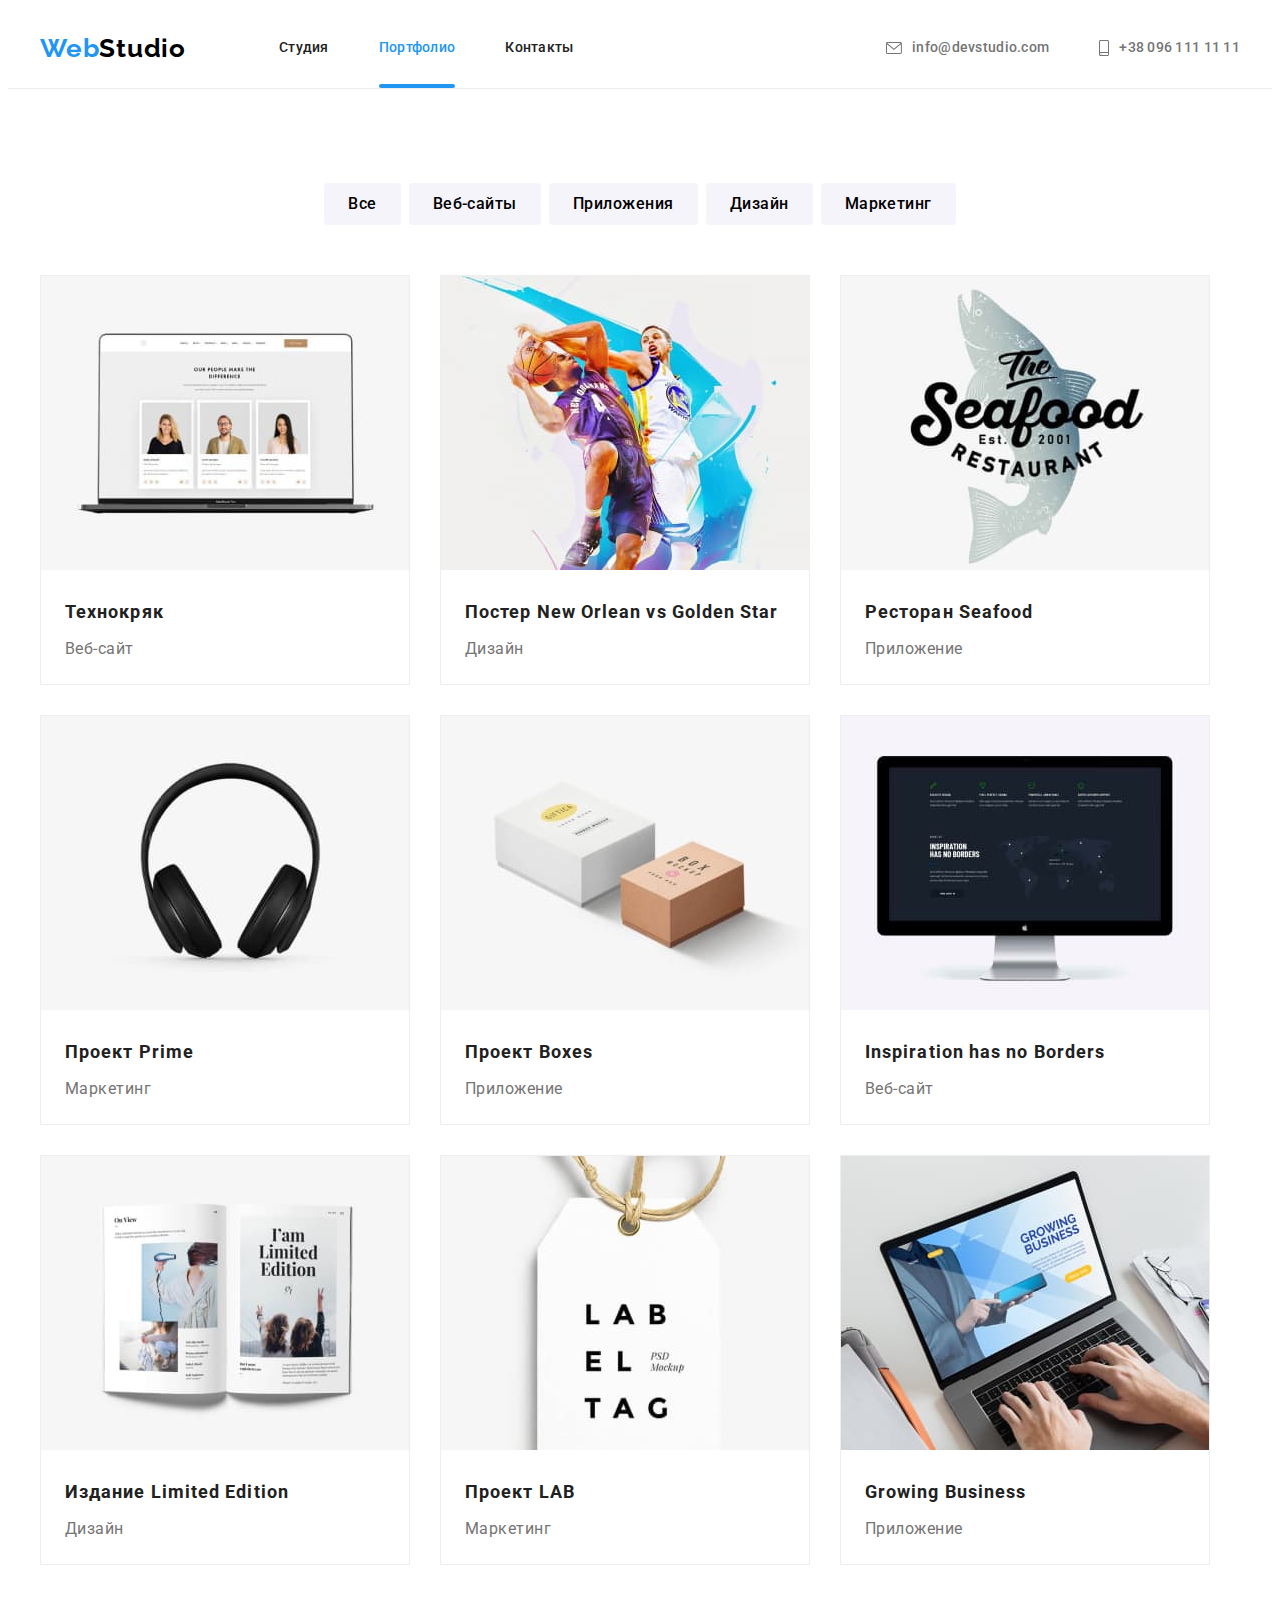
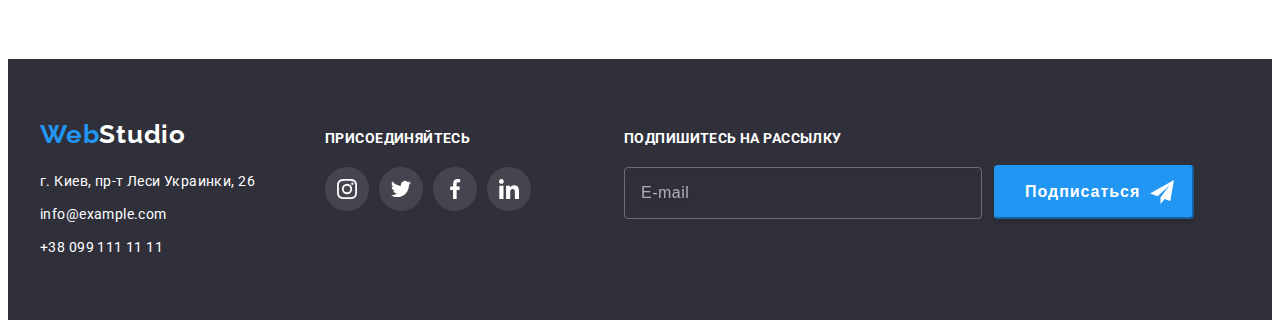
==== commit 10ba2677: "Add BEM classes" ====
--- a/portfolio.html
+++ b/portfolio.html
@@ -61,193 +61,170 @@
     <main>
       <!-- ################# PORTFOLIO ############## -->
       <section class="section">
-        <div class="container">
-          <h1 class="hidden">Скрытый заголовок</h1>
-          <ul class="list list-btn">
-            <li class="item"><button class="portfolio-btn" type="button">Все</button></li>
-            <li class="item"><button class="portfolio-btn" type="button">Веб-сайты</button></li>
-            <li class="item"><button class="portfolio-btn" type="button">Приложения</button></li>
-            <li class="item"><button class="portfolio-btn" type="button">Дизайн</button></li>
-            <li class="item"><button class="portfolio-btn" type="button">Маркетинг</button></li>
+        <div class="container portfolio">
+          <h1 class="portfolio__title">Скрытый заголовок</h1>
+          <ul class="portfolio-filter">
+            <li class="portfolio-filter__item">
+              <button class="portfolio-filter__btn" type="button">Все</button>
+            </li>
+            <li class="portfolio-filter__item">
+              <button class="portfolio-filter__btn" type="button">Веб-сайты</button>
+            </li>
+            <li class="portfolio-filter__item">
+              <button class="portfolio-filter__btn" type="button">Приложения</button>
+            </li>
+            <li class="portfolio-filter__item">
+              <button class="portfolio-filter__btn" type="button">Дизайн</button>
+            </li>
+            <li class="portfolio-filter__item">
+              <button class="portfolio-filter__btn" type="button">Маркетинг</button>
+            </li>
           </ul>
-          <ul class="list card-list">
-            <li class="portfolio-card">
-              <div class="card-overlay">
+          <ul class="portfolio__card-list">
+            <li class="portfolio-card">
+              <div class="portfolio-card__overlay">
+                <img src="./images/portfolio/laptop.jpg" alt="laptop" width="370" height="294" />
+                <p class="portfolio-card__text">
+                  Ресурс предлагает комплексные предложения с разным уровнем функционала и сервисов.
+                  Все это позволит посетителю получить исчерпывающие сведения о компании или частном
+                  лице.
+                </p>
+              </div>
+              <div class="portfolio-card__info">
+                <h2 class="portfolio-card__title">Технокряк</h2>
+                <p class="portfolio-card__item">Веб-сайт</p>
+              </div>
+            </li>
+            <li class="portfolio-card">
+              <div class="portfolio-card__overlay">
                 <img
-                class="portfolio-icon"
-                src="./images/portfolio/laptop.jpg"
-                alt="laptop"
-                width="370"
-                height="294"
-              />
-              <p class="card-text">
-                Ресурс предлагает комплексные предложения с разным уровнем функционала и сервисов.
-                Все это позволит посетителю получить исчерпывающие сведения о компании или частном
-                лице.
-              </p>
-              </div>
-              <div class="portfolio-card-info">
-                <h2 class="portfolio-title">Технокряк</h2>
-                <p class="portfolio-item">Веб-сайт</p>
-              </div>
-            </li>
-            <li class="portfolio-card">
-              <div class="card-overlay">
+                  src="./images/portfolio/basketball-player.jpg"
+                  alt="basketball-player"
+                  width="370"
+                  height="294"
+                />
+                <p class="portfolio-card__text">
+                  Ресурс предлагает комплексные предложения с разным уровнем функционала и сервисов.
+                  Все это позволит посетителю получить исчерпывающие сведения о компании или частном
+                  лице.
+                </p>
+              </div>
+              <div class="portfolio-card__info">
+                <h2 class="portfolio-card__title" lang="en">Постер New Orlean vs Golden Star</h2>
+                <p class="portfolio-card__item">Дизайн</p>
+              </div>
+            </li>
+            <li class="portfolio-card">
+              <div class="portfolio-card__overlay">
+                <img src="./images/portfolio/seafood.jpg" alt="seafood" width="370" height="294" />
+                <p class="portfolio-card__text">
+                  Ресурс предлагает комплексные предложения с разным уровнем функционала и сервисов.
+                  Все это позволит посетителю получить исчерпывающие сведения о компании или частном
+                  лице.
+                </p>
+              </div>
+              <div class="portfolio-card__info">
+                <h2 class="portfolio-card__title" lang="en">Ресторан Seafood</h2>
+                <p class="portfolio-card__item">Приложение</p>
+              </div>
+            </li>
+            <li class="portfolio-card">
+              <div class="portfolio-card__overlay">
                 <img
-                class="portfolio-icon"
-                src="./images/portfolio/basketball-player.jpg"
-                alt="basketball-player"
-                width="370"
-                height="294"
-              />
-              <p class="card-text">
-                Ресурс предлагает комплексные предложения с разным уровнем функционала и сервисов.
-                Все это позволит посетителю получить исчерпывающие сведения о компании или частном
-                лице.
-              </p>
-              </div>
-              <div class="portfolio-card-info">
-                <h2 class="portfolio-title" lang="en">Постер New Orlean vs Golden Star</h2>
-                <p class="portfolio-item">Дизайн</p>
-              </div>
-            </li>
-            <li class="portfolio-card">
-              <div class="card-overlay">
+                  src="./images/portfolio/headphones.jpg"
+                  alt="headphones"
+                  width="370"
+                  height="294"
+                />
+                <p class="portfolio-card__text">
+                  Ресурс предлагает комплексные предложения с разным уровнем функционала и сервисов.
+                  Все это позволит посетителю получить исчерпывающие сведения о компании или частном
+                  лице.
+                </p>
+              </div>
+              <div class="portfolio-card__info">
+                <h2 class="portfolio-card__title" lang="en">Проект Prime</h2>
+                <p class="portfolio-card__item">Маркетинг</p>
+              </div>
+            </li>
+            <li class="portfolio-card">
+              <div class="portfolio-card__overlay">
+                <img src="./images/portfolio/bricks.jpg" alt="bricks" width="370" height="294" />
+                <p class="portfolio-card__text">
+                  Ресурс предлагает комплексные предложения с разным уровнем функционала и сервисов.
+                  Все это позволит посетителю получить исчерпывающие сведения о компании или частном
+                  лице.
+                </p>
+              </div>
+              <div class="portfolio-card__info">
+                <h2 class="portfolio-card__title" lang="en">Проект Boxes</h2>
+                <p class="portfolio-card__item">Приложение</p>
+              </div>
+            </li>
+            <li class="portfolio-card">
+              <div class="portfolio-card__overlay">
+                <img src="./images/portfolio/imac.jpg" alt="imac" width="370" height="294" />
+                <p class="portfolio-card__text">
+                  Ресурс предлагает комплексные предложения с разным уровнем функционала и сервисов.
+                  Все это позволит посетителю получить исчерпывающие сведения о компании или частном
+                  лице.
+                </p>
+              </div>
+              <div class="portfolio-card__info">
+                <h2 class="portfolio-card__title" lang="en">Inspiration has no Borders</h2>
+                <p class="portfolio-card__item">Веб-сайт</p>
+              </div>
+            </li>
+            <li class="portfolio-card">
+              <div class="portfolio-card__overlay">
+                <img src="./images/portfolio/book.jpg" alt="book" width="370" height="294" />
+                <p class="portfolio-card__text">
+                  Ресурс предлагает комплексные предложения с разным уровнем функционала и сервисов.
+                  Все это позволит посетителю получить исчерпывающие сведения о компании или частном
+                  лице.
+                </p>
+              </div>
+              <div class="portfolio-card__info">
+                <h2 class="portfolio-card__title" lang="en">Издание Limited Edition</h2>
+                <p class="portfolio-card__item">Дизайн</p>
+              </div>
+            </li>
+            <li class="portfolio-card">
+              <div class="portfolio-card__overlay">
                 <img
-                class="portfolio-icon"
-                src="./images/portfolio/seafood.jpg"
-                alt="seafood"
-                width="370"
-                height="294"
-              />
-              <p class="card-text">
-                Ресурс предлагает комплексные предложения с разным уровнем функционала и сервисов.
-                Все это позволит посетителю получить исчерпывающие сведения о компании или частном
-                лице.
-              </p>
-              </div>
-              <div class="portfolio-card-info">
-                <h2 class="portfolio-title" lang="en">Ресторан Seafood</h2>
-                <p class="portfolio-item">Приложение</p>
-              </div>
-            </li>
-            <li class="portfolio-card">
-              <div class="card-overlay">
+                  src="./images/portfolio/project-lab.jpg"
+                  alt="project-lab"
+                  width="370"
+                  height="294"
+                />
+                <p class="portfolio-card__text">
+                  Ресурс предлагает комплексные предложения с разным уровнем функционала и сервисов.
+                  Все это позволит посетителю получить исчерпывающие сведения о компании или частном
+                  лице.
+                </p>
+              </div>
+              <div class="portfolio-card__info">
+                <h2 class="portfolio-card__title" lang="en">Проект LAB</h2>
+                <p class="portfolio-card__item">Маркетинг</p>
+              </div>
+            </li>
+            <li class="portfolio-card">
+              <div class="portfolio-card__overlay">
                 <img
-                class="portfolio-icon"
-                src="./images/portfolio/headphones.jpg"
-                alt="headphones"
-                width="370"
-                height="294"
-              />
-              <p class="card-text">
-                Ресурс предлагает комплексные предложения с разным уровнем функционала и сервисов.
-                Все это позволит посетителю получить исчерпывающие сведения о компании или частном
-                лице.
-              </p></div>
-              <div class="portfolio-card-info">
-                <h2 class="portfolio-title" lang="en">Проект Prime</h2>
-                <p class="portfolio-item">Маркетинг</p>
-              </div>
-            </li>
-            <li class="portfolio-card">
-              <div class="card-overlay">
-                <img
-                class="portfolio-icon"
-                src="./images/portfolio/bricks.jpg"
-                alt="bricks"
-                width="370"
-                height="294"
-              />
-              <p class="card-text">
-                Ресурс предлагает комплексные предложения с разным уровнем функционала и сервисов.
-                Все это позволит посетителю получить исчерпывающие сведения о компании или частном
-                лице.
-              </p>
-              </div>
-              <div class="portfolio-card-info">
-                <h2 class="portfolio-title" lang="en">Проект Boxes</h2>
-                <p class="portfolio-item">Приложение</p>
-              </div>
-            </li>
-            <li class="portfolio-card">
-             <div class="card-overlay">
-              <img
-              class="portfolio-icon"
-              src="./images/portfolio/imac.jpg"
-              alt="imac"
-              width="370"
-              height="294"
-            />
-            <p class="card-text">
-              Ресурс предлагает комплексные предложения с разным уровнем функционала и сервисов.
-              Все это позволит посетителю получить исчерпывающие сведения о компании или частном
-              лице.
-            </p>
-             </div>
-              <div class="portfolio-card-info">
-                <h2 class="portfolio-title" lang="en">Inspiration has no Borders</h2>
-                <p class="portfolio-item">Веб-сайт</p>
-              </div>
-            </li>
-            <li class="portfolio-card">
-              <div class="card-overlay">
-                <img
-                class="portfolio-icon"
-                src="./images/portfolio/book.jpg"
-                alt="book"
-                width="370"
-                height="294"
-              />
-              <p class="card-text">
-                Ресурс предлагает комплексные предложения с разным уровнем функционала и сервисов.
-                Все это позволит посетителю получить исчерпывающие сведения о компании или частном
-                лице.
-              </p>
-              </div>
-              <div class="portfolio-card-info">
-                <h2 class="portfolio-title" lang="en">Издание Limited Edition</h2>
-                <p class="portfolio-item">Дизайн</p>
-              </div>
-            </li>
-            <li class="portfolio-card">
-             <div class="card-overlay">
-              <img
-              class="portfolio-icon"
-              src="./images/portfolio/project-lab.jpg"
-              alt="project-lab"
-              width="370"
-              height="294"
-            />
-            <p class="card-text">
-              Ресурс предлагает комплексные предложения с разным уровнем функционала и сервисов.
-              Все это позволит посетителю получить исчерпывающие сведения о компании или частном
-              лице.
-            </p>
-             </div>
-              <div class="portfolio-card-info">
-                <h2 class="portfolio-title" lang="en">Проект LAB</h2>
-                <p class="portfolio-item">Маркетинг</p>
-              </div>
-            </li>
-            <li class="portfolio-card">
-             <div class="card-overlay">
-              <img
-              class="portfolio-icon"
-              src="./images/portfolio/hands-on-laptop.jpg"
-              alt="hands-on-laptop"
-              width="370"
-              height="294"
-            />
-            <p class="card-text">
-              Ресурс предлагает комплексные предложения с разным уровнем функционала и сервисов.
-              Все это позволит посетителю получить исчерпывающие сведения о компании или частном
-              лице.
-            </p>
-             </div>
-              <div class="portfolio-card-info">
-                <h2 class="portfolio-title" lang="en">Growing Business</h2>
-                <p class="portfolio-item">Приложение</p>
+                  src="./images/portfolio/hands-on-laptop.jpg"
+                  alt="hands-on-laptop"
+                  width="370"
+                  height="294"
+                />
+                <p class="portfolio-card__text">
+                  Ресурс предлагает комплексные предложения с разным уровнем функционала и сервисов.
+                  Все это позволит посетителю получить исчерпывающие сведения о компании или частном
+                  лице.
+                </p>
+              </div>
+              <div class="portfolio-card__info">
+                <h2 class="portfolio-card__title" lang="en">Growing Business</h2>
+                <p class="portfolio-card__item">Приложение</p>
               </div>
             </li>
           </ul>
@@ -256,70 +233,72 @@
     </main>
     <!-- ############## FOOTER ############### -->
     <footer class="footer">
-      <div class="container footer-flex">
-        <div class="footer-address">
-          <a class="link link-logo-footer" href="./index.html" lang="en"
-            ><span class="accent">Web</span>Studio</a
+      <div class="container footer__info">
+        <div>
+          <a class="footer__logo" href="./index.html" lang="en"
+            ><span class="footer__logo--accent">Web</span>Studio</a
           >
-          <address class="address">
-            <ul class="list list-address">
-              <li class="item">
+          <address>
+            <ul class="address">
+              <li class="address__item">
                 <a
-                  class="link address-link"
+                  class="address__link"
                   href="https://goo.gl/maps/CviUbPJFQTQComtV8"
                   target="_blank"
                   >г. Киев, пр-т Леси Украинки, 26</a
                 >
               </li>
-              <li class="item">
-                <a class="link contacts-link" href="mailto:info@example.com">info@example.com</a>
+              <li class="address__item">
+                <a class="address__link" href="mailto:info@example.com">info@example.com</a>
               </li>
-              <li class="item">
-                <a class="link contacts-link" href="tel:+380991111111">+38 099 111 11 11</a>
+              <li class="address__item">
+                <a class="address__link" href="tel:+380991111111">+38 099 111 11 11</a>
               </li>
             </ul>
           </address>
         </div>
-        <div class="social">
-          <p class="join">присоединяйтесь</p>
-          <ul class="list footer-icon">
-            <li class="item">
-              <a class="social-link-footer" href="" target="_blank" rel="noopener noreferrer">
-                <svg class="icon" width="44" height="44">
+        <div class="footer-social">
+          <p class="footer-social__title">присоединяйтесь</p>
+          <ul class="footer-social__list">
+            <li class="footer-social__item">
+              <a class="footer-social__link" href="" target="_blank" rel="noopener noreferrer">
+                <svg class="footer-social__icon" width="44" height="44">
                   <use href="./images/icon/icons.svg#footer-insta"></use>
                 </svg>
               </a>
             </li>
-            <li class="item">
-              <a class="social-link-footer" href="" target="_blank" rel="noopener noreferrer"
-                ><svg class="icon" width="44" height="44">
+            <li class="footer-social__item">
+              <a class="footer-social__link" href="" target="_blank" rel="noopener noreferrer"
+                ><svg class="footer-social__icon" width="44" height="44">
                   <use href="./images/icon/icons.svg#footer-twit"></use></svg
               ></a>
             </li>
-            <li class="item">
-              <a class="social-link-footer" href="" target="_blank" rel="noopener noreferrer"
-                ><svg class="icon" width="44" height="44">
+            <li class="footer-social__item">
+              <a class="footer-social__link" href="" target="_blank" rel="noopener noreferrer"
+                ><svg class="footer-social__icon" width="44" height="44">
                   <use href="./images/icon/icons.svg#footer-facebook"></use></svg
               ></a>
             </li>
-            <li class="item">
-              <a class="social-link-footer" href="" target="_blank" rel="noopener noreferrer"
-                ><svg class="icon" width="44" height="44">
+            <li class="footer-social__item">
+              <a class="footer-social__link" href="" target="_blank" rel="noopener noreferrer"
+                ><svg class="footer-social__icon" width="44" height="44">
                   <use href="./images/icon/icons.svg#footer-link"></use></svg
               ></a>
             </li>
           </ul>
         </div>
         <div class="subscribe">
-          <form class="footer-form">
-              <label class="form-label">Подпишитесь на рассылку
-                <input class="form-input" type="email" name="E-Mail" placeholder="E-mail">
-              </label>
-              <button class="sub-btn" type="submit">Подписаться
-                <svg class="icon" width="24" height="24">
-                  <use href="./images/icon/icons.svg#icon-send"></use>
-                </svg>
-              </button>
+          <form class="subscribe__form">
+            <label class="subscribe__label"
+              >Подпишитесь на рассылку
+              <input class="subscribe__input" type="email" name="E-Mail" placeholder="E-mail" />
+            </label>
+            <button class="subscribe__btn" type="submit">
+              Подписаться
+              <svg class="subscribe__icon" width="24" height="24">
+                <use href="./images/icon/icons.svg#icon-send"></use>
+              </svg>
+            </button>
           </form>
         </div>
       </div>
--- a/css/styles.css
+++ b/css/styles.css
@@ -11,6 +11,10 @@
 }
 address {
   font-style: normal;
+}
+body {
+  font-family: var(--main-font);
+  color: var(--main-color);
 }
 .container {
   width: 1200px;
@@ -44,7 +48,6 @@
   --img-background: rgba(47, 48, 58, 0.8);
   --timing: cubic-bezier(0.4, 0, 0.2, 1);
   --send-button-back: #188ce8;
-
   /*########## ICONS COLOR ############*/
   --color-back: transparent;
   --color-social: currentColor;
@@ -54,10 +57,6 @@
   --color-close: #eaeaea;
   --color-plus: currentColor;
 }
-body {
-  font-family: var(--main-font);
-  color: var(--main-color);
-}
 /*########## HEADER ############*/
 .header {
   font-weight: 500;
@@ -232,29 +231,25 @@
 .section-work {
   padding-bottom: 94px;
 }
-.title {
+.work__title {
   font-weight: 700;
   font-size: 36px;
   line-height: 1.17;
   text-align: center;
   letter-spacing: 0.03em;
-
-  margin-top: 0;
-  margin-bottom: 0;
-}
-.title-work {
+  margin-top: 0;
   margin-bottom: 50px;
 }
-.list-work {
-  display: flex;
-}
-.list-work .item + .item {
-  margin-left: 30px;
-}
-.list-work .item {
+.work__list {
+  display: flex;
+}
+.work__item:not(:last-child) {
+  margin-right: 30px;
+}
+.work__item {
   position: relative;
 }
-.img-overlay {
+.work__img-overlay {
   position: absolute;
   left: 0;
   bottom: 4px;
@@ -274,41 +269,45 @@
   background-color: var(--img-background);
 }
 /*########## OUR TEAM ############*/
-.team-list {
-  display: flex;
-}
-.team-list .card + .card {
-  margin-left: 30px;
-}
-.card {
+.team {
+  background-color: var(--team-background-color);
+}
+.team__title {
+  font-weight: 700;
+  font-size: 36px;
+  line-height: 1.17;
+  text-align: center;
+  letter-spacing: 0.03em;
+  margin-top: 0;
+  margin-bottom: 50px;
+}
+.team__list {
+  display: flex;
+}
+.team-card {
   width: 270px;
-
   background: var(--btn-text-color);
   box-shadow: 0px 1px 3px rgba(0, 0, 0, 0.12), 0px 1px 1px rgba(0, 0, 0, 0.14),
     0px 2px 1px rgba(0, 0, 0, 0.2);
   border-radius: 0px 0px 4px 4px;
 }
-.our-team {
-  background-color: var(--team-background-color);
-}
-.title-team {
-  margin-bottom: 50px;
-}
-.team-info {
+.team-card:not(:last-child) {
+  margin-right: 30px;
+}
+.team-card__info {
   padding-top: 30px;
   padding-bottom: 16px;
 }
-.team-name {
+.team-card__name {
   font-weight: 500;
   font-size: 16px;
   line-height: 1.19;
   text-align: center;
   letter-spacing: 0.03em;
-
   margin-top: 0;
   margin-bottom: 10px;
 }
-.team-prof {
+.team-card__prof {
   font-size: 16px;
   line-height: 1.19;
   text-align: center;
@@ -318,12 +317,15 @@
   margin-top: 0;
   margin-bottom: 0;
 }
-.card-social {
+.team-card__social-list {
   display: flex;
   justify-content: center;
   padding-bottom: 30px;
 }
-.card-icon {
+.team-card__social-item:not(:last-child) {
+  margin-right: 10px;
+}
+.team-card__social-logo {
   color: var(--social-color);
   width: 44px;
   height: 44px;
@@ -332,24 +334,26 @@
 
   transition: color 250ms var(--timing), background-color 250ms var(--timing);
 }
-.social-link:hover > .card-icon,
-.social-link:focus > .card-icon {
+.team-card__social-link:hover > .team-card__social-logo,
+.team-card__social-link:focus > .team-card__social-logo {
   color: var(--btn-text-color);
   background-color: var(--accent-color);
 }
-
-.list .icon-back + .icon-back {
-  margin-left: 10px;
-}
 /*########## OUR CLIENTS ############*/
-.title-clients {
+.clients__title {
+  font-weight: 700;
+  font-size: 36px;
+  line-height: 1.17;
+  text-align: center;
+  letter-spacing: 0.03em;
+  margin-top: 0;
   margin-bottom: 50px;
 }
-.list-clients {
+.clients__list {
   display: flex;
   justify-content: space-between;
 }
-.back-icon-clients {
+.clients__card {
   width: 170px;
   height: 92px;
   border: 1px solid var(--social-color);
@@ -360,19 +364,19 @@
   justify-content: center;
   transition: border-color 250ms var(--timing);
 }
-.back-icon-clients .icon-clients {
+.clients__card:hover,
+.clients__card:focus {
+  border-color: var(--accent-color);
+}
+.clients__logo {
   box-sizing: content-box;
   padding: 18px 34px;
   color: var(--social-color);
   transition: color 250ms var(--timing);
 }
-.link-clients:hover .icon-clients,
-.link-clients:focus .icon-clients {
-  color: var(--accent-color);
-}
-.back-icon-clients:hover,
-.back-icon-clients:focus {
-  border-color: var(--accent-color);
+.clients__link:hover .clients__logo,
+.clients__link:focus .clients__logo {
+  color: var(--accent-color);
 }
 /*########## FOOTER ############*/
 
@@ -381,7 +385,10 @@
   padding-top: 60px;
   padding-bottom: 60px;
 }
-.link-logo-footer {
+.footer__info {
+  display: flex;
+}
+.footer__logo {
   font-family: 'Raleway', sans-serif;
   font-weight: 700;
   font-size: 26px;
@@ -394,35 +401,27 @@
 .footer__logo--accent {
   color: var(--accent-color);
 }
-.list-address .item + .item {
-  margin-top: 9px;
-}
-.address-link {
+.address__item:not(:last-child) {
+  margin-bottom: 9px;
+}
+.address__link {
   font-size: 14px;
   line-height: 1.71;
   letter-spacing: 0.03em;
   color: var(--btn-text-color);
   transition: color 250ms var(--timing);
 }
-.address .list {
-  padding-left: 0;
-}
-.contacts-link {
-  font-size: 14px;
-  line-height: 1.71px;
-  letter-spacing: 0.03em;
-  color: var(--contacts-link-color);
-  transition: color 250ms var(--timing);
-}
-.address-link:hover,
-.address-link:focus {
-  color: var(--accent-color);
-}
-.contacts-link:hover,
-.contacts-link:focus {
-  color: var(--accent-color);
-}
-.join {
+.address__link:hover,
+.address__link:focus {
+  color: var(--accent-color);
+}
+.footer-social {
+  margin-left: 70px;
+  margin-top: 12px;
+  display: flex;
+  flex-direction: column;
+}
+.footer-social__title {
   font-weight: 700;
   font-size: 14px;
   line-height: 1.14;
@@ -432,37 +431,28 @@
   margin-top: 0;
   margin-bottom: 20px;
 }
-.footer-flex {
-  display: flex;
-}
-.social {
-  margin-left: 70px;
-  margin-top: 12px;
-  display: flex;
-  flex-direction: column;
-}
-.footer-icon {
-  display: flex;
-}
-.footer-icon .item + .item {
-  margin-left: 10px;
-}
-.social-link-footer > .icon {
+.footer-social__list {
+  display: flex;
+}
+.footer-social__item:not(:last-child) {
+  margin-right: 10px;
+}
+.footer-social__icon {
   color: var(--footer-social);
   transition: color 250ms var(--timing);
 }
-.social-link-footer:hover > .icon,
-.social-link-footer:focus > .icon {
+.footer-social__link:hover > .footer-social__icon,
+.footer-social__link:focus > .footer-social__icon {
   color: var(--accent-color);
 }
 /*########## FOOTER FORM ############*/
 .subscribe {
   display: block;
 }
-.footer-form {
+.subscribe__form {
   position: relative;
 }
-.footer-form .form-label {
+.subscribe__label {
   display: flex;
   flex-direction: column;
   font-weight: 700;
@@ -474,7 +464,7 @@
   margin-top: 12px;
   margin-left: 93px;
 }
-.footer-form .form-input {
+.subscribe__input {
   font-size: 16px;
   line-height: 1.25;
   display: flex;
@@ -493,7 +483,7 @@
   width: 358px;
   background-color: transparent;
 }
-.footer-form .form-input::placeholder {
+.subscribe__input::placeholder {
   font-size: 16px;
   line-height: 1.25;
   display: flex;
@@ -501,11 +491,10 @@
   letter-spacing: 0.03em;
   color: var(--contacts-link-color);
 }
-.footer-form .sub-btn {
+.subscribe__btn {
   position: absolute;
   bottom: 0;
   right: -212px;
-
   font-weight: 700;
   font-size: 16px;
   line-height: 1.88;
@@ -522,11 +511,9 @@
   padding-left: 29px;
   box-shadow: 0px 4px 4px rgba(0, 0, 0, 0.15);
   border-radius: 4px;
-  margin-top: 48px;
-  margin-left: 12px;
   cursor: pointer;
 }
-.sub-btn > .icon {
+.subscribe__icon {
   margin-left: 10px;
 }
 /*########## BACKDROP ############*/
@@ -538,7 +525,6 @@
   height: 100%;
   background-color: rgba(0, 0, 0, 0.2);
   opacity: 1;
-
   transform: scale(1, 1);
   transition: transform 250ms var(--timing), opacity 250ms var(--timing);
 }
@@ -546,11 +532,22 @@
   opacity: 0;
   /* visibility: hidden; */
   pointer-events: none;
-
   transform: scale(0, 0);
   transition: transform 250ms var(--timing), opacity 250ms var(--timing);
 }
-.close-button {
+.backdrop__modal {
+  position: absolute;
+  top: 50%;
+  left: 50%;
+  transform: translate(-50%, -50%);
+  min-width: 528px;
+  min-height: 581px;
+  background: var(--btn-text-color);
+  box-shadow: 0px 1px 3px rgba(0, 0, 0, 0.12), 0px 1px 1px rgba(0, 0, 0, 0.14),
+    0px 2px 1px rgba(0, 0, 0, 0.2);
+  border-radius: 4px;
+}
+.backdrop__close-button {
   position: absolute;
   top: 8px;
   right: 8px;
@@ -562,22 +559,9 @@
   cursor: pointer;
   transition: color 250ms var(--timing);
 }
-.close-button:hover,
-.close-button:focus {
-  color: var(--accent-color);
-}
-.modal {
-  position: absolute;
-  top: 50%;
-  left: 50%;
-  transform: translate(-50%, -50%);
-
-  min-width: 528px;
-  min-height: 581px;
-  background: var(--btn-text-color);
-  box-shadow: 0px 1px 3px rgba(0, 0, 0, 0.12), 0px 1px 1px rgba(0, 0, 0, 0.14),
-    0px 2px 1px rgba(0, 0, 0, 0.2);
-  border-radius: 4px;
+.backdrop__close-button:hover,
+.backdrop__close-button:focus {
+  color: var(--accent-color);
 }
 /*########## MODAL FORM ############*/
 .leave-contacts {
@@ -586,11 +570,7 @@
   padding-left: 41px;
   padding-right: 39px;
 }
-.modal-form {
-  display: flex;
-  flex-direction: column;
-}
-.modal-title {
+.leave-contacts__title {
   font-weight: 700;
   font-size: 20px;
   line-height: 1.15;
@@ -599,7 +579,11 @@
   margin-bottom: 12px;
   margin-top: 0;
 }
-.modal-form .label {
+.modal-form {
+  display: flex;
+  flex-direction: column;
+}
+.modal-form__label {
   position: relative;
   font-size: 12px;
   line-height: 1.16;
@@ -607,7 +591,7 @@
   color: var(--secondary-color);
   cursor: pointer;
 }
-.modal-form .input {
+.modal-form__input {
   border: 1px solid rgba(33, 33, 33, 0.2);
   box-sizing: border-box;
   border-radius: 4px;
@@ -624,11 +608,21 @@
   transition: border 250ms var(--timing);
   outline: none;
 }
-.modal-form .input:hover,
-.modal-form .input:focus {
+.modal-form__input:hover,
+.modal-form__input:focus {
   border: 1px solid var(--accent-color);
 }
-.area {
+.modal-form__icon {
+  position: absolute;
+  top: 28px;
+  left: 12px;
+  transition: fill 250ms var(--timing);
+}
+.modal-form__input:hover ~ .modal-form__icon,
+.modal-form__input:focus ~ .modal-form__icon {
+  fill: var(--accent-color);
+}
+.modal-form__comment {
   border: 1px solid rgba(33, 33, 33, 0.2);
   box-sizing: border-box;
   border-radius: 4px;
@@ -645,17 +639,20 @@
   transition: border 250ms var(--timing);
   outline: none;
 }
-.area:hover,
-.area:focus {
+.modal-form__comment:hover,
+.modal-form__comment:focus {
   border: 1px solid var(--accent-color);
 }
-.area::placeholder {
+.modal-form__comment::placeholder {
   font-size: 12px;
   line-height: 1.16;
   letter-spacing: 0.01em;
   color: rgba(117, 117, 117, 0.5);
 }
-.input-check {
+.modal-form__checkbox-label {
+  position: relative;
+}
+.modal-form__checkbox {
   position: absolute;
   width: 1px;
   height: 1px;
@@ -665,44 +662,41 @@
   clip: rect(0 0 0 0);
   overflow: hidden;
 }
-.check-text {
-  font-size: 14px;
-  line-height: 1.71;
-  letter-spacing: 0.03em;
-  color: var(--secondary-color);
-  margin-left: 36px;
-}
-.label-check {
-  position: relative;
-}
-.checkbox-svg {
+.modal-form__checkbox--no-checked {
   position: absolute;
   top: 3px;
   left: 12px;
   transform: scale(0);
   transition: transform 250ms var(--timing);
 }
-.checkbox-svg-full {
+.modal-form__checkbox--checked {
   position: absolute;
   top: 3px;
   left: 12px;
   transform: scale(1);
   transition: transform 250ms var(--timing);
 }
-.input-check:not(:checked) ~ .checkbox-svg-full {
+.modal-form__checkbox:not(:checked) ~ .modal-form__checkbox--checked {
   transform: scale(0);
 }
-.input-check:not(:checked) ~ .checkbox-svg {
+.modal-form__checkbox:not(:checked) ~ .modal-form__checkbox--no-checked {
   transform: scale(1);
 }
-.license-link {
+.modal-form__checkbox-text {
   font-size: 14px;
   line-height: 1.71;
   letter-spacing: 0.03em;
+  color: var(--secondary-color);
+  margin-left: 36px;
+}
+.modal-form__license-link {
+  font-size: 14px;
+  line-height: 1.71;
+  letter-spacing: 0.03em;
   text-decoration-line: underline;
   color: var(--accent-color);
 }
-.send-button {
+.modal-form__send-button {
   font-weight: 700;
   font-size: 16px;
   line-height: 1.88;
@@ -721,34 +715,23 @@
   border-color: transparent;
   cursor: pointer;
 }
-.send-button:hover,
-.send-button:focus {
+.modal-form__send-button:hover,
+.modal-form__send-button:focus {
   background: var(--send-button-back);
 }
-.icon-form {
-  position: absolute;
-  top: 28px;
-  left: 12px;
-  transition: fill 250ms var(--timing);
-}
-.modal-form .input:hover ~ .icon-form,
-.modal-form .input:focus ~ .icon-form {
-  fill: var(--accent-color);
-}
-
 /*########## PORTFOLIO (PAGE) ############*/
-.hidden {
+.portfolio__title {
   display: none;
 }
-.list-btn {
+.portfolio-filter {
   display: flex;
   justify-content: center;
   margin-bottom: 50px;
 }
-.list-btn .item + .item {
-  margin-left: 8px;
-}
-.portfolio-btn {
+.portfolio-filter__item:not(:last-child) {
+  margin-right: 8px;
+}
+.portfolio-filter__btn {
   font-family: var(--main-font);
   font-weight: 500;
   font-size: 16px;
@@ -764,41 +747,16 @@
   padding: 6px 22px;
 }
 
-.portfolio-btn:hover,
-.portfolio-btn:focus {
+.portfolio-filter__btn:hover,
+.portfolio-filter__btn:focus {
   color: var(--btn-text-color);
   background-color: var(--accent-color);
   box-shadow: 0px 3px 1px rgba(0, 0, 0, 0.1), 0px 1px 2px rgba(0, 0, 0, 0.08),
     0px 2px 2px rgba(0, 0, 0, 0.12);
 }
-.card-list {
+.portfolio__card-list {
   display: flex;
   flex-wrap: wrap;
-}
-.portfolio-card-info {
-  padding-top: 20px;
-  padding-bottom: 20px;
-  padding-left: 24px;
-  padding-right: 24px;
-}
-.portfolio-title {
-  font-weight: 700;
-  font-size: 18px;
-  line-height: 2;
-  letter-spacing: 0.06em;
-  color: var(--main-color);
-
-  margin-top: 0;
-  margin-bottom: 4px;
-}
-.portfolio-item {
-  font-size: 16px;
-  line-height: 1.88;
-  letter-spacing: 0.03em;
-  color: var(--secondary-color);
-
-  margin-top: 0;
-  margin-bottom: 0;
 }
 .portfolio-card {
   background-color: var(--btn-text-color);
@@ -810,11 +768,11 @@
   width: 370px;
   overflow: hidden;
 }
-.card-overlay {
+.portfolio-card__overlay {
   position: relative;
   overflow: hidden;
 }
-.card-text {
+.portfolio-card__text {
   position: absolute;
   left: 0;
   top: 0;
@@ -832,7 +790,7 @@
   transform: translateY(101%);
   transition: transform 250ms var(--timing);
 }
-.portfolio-card:hover .card-text {
+.portfolio-card:hover .portfolio-card__text {
   transform: translateY(0%);
 }
 .portfolio-card:hover {
@@ -845,3 +803,28 @@
 .portfolio-card:not(:nth-last-child(-n + 3)) {
   margin-bottom: 30px;
 }
+.portfolio-card__info {
+  padding-top: 20px;
+  padding-bottom: 20px;
+  padding-left: 24px;
+  padding-right: 24px;
+}
+.portfolio-card__title {
+  font-weight: 700;
+  font-size: 18px;
+  line-height: 2;
+  letter-spacing: 0.06em;
+  color: var(--main-color);
+
+  margin-top: 0;
+  margin-bottom: 4px;
+}
+.portfolio-card__item {
+  font-size: 16px;
+  line-height: 1.88;
+  letter-spacing: 0.03em;
+  color: var(--secondary-color);
+
+  margin-top: 0;
+  margin-bottom: 0;
+}
